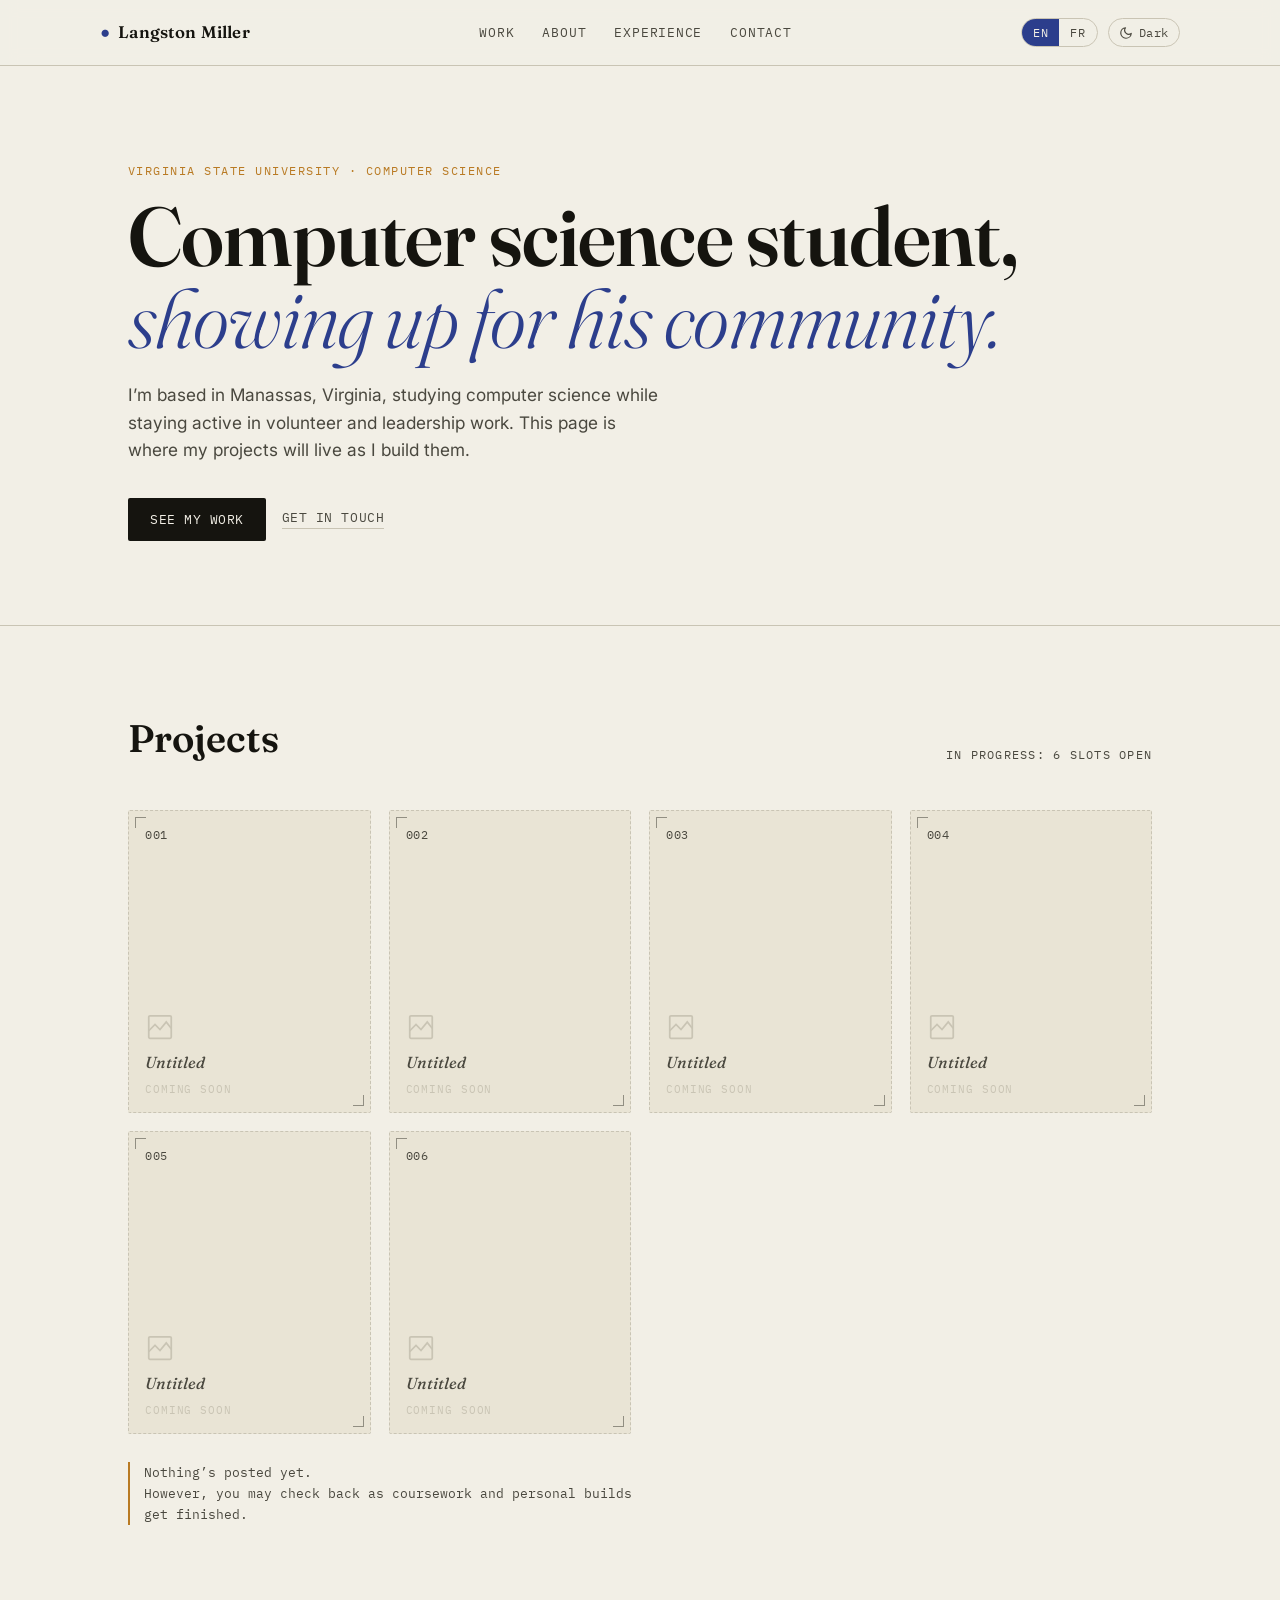
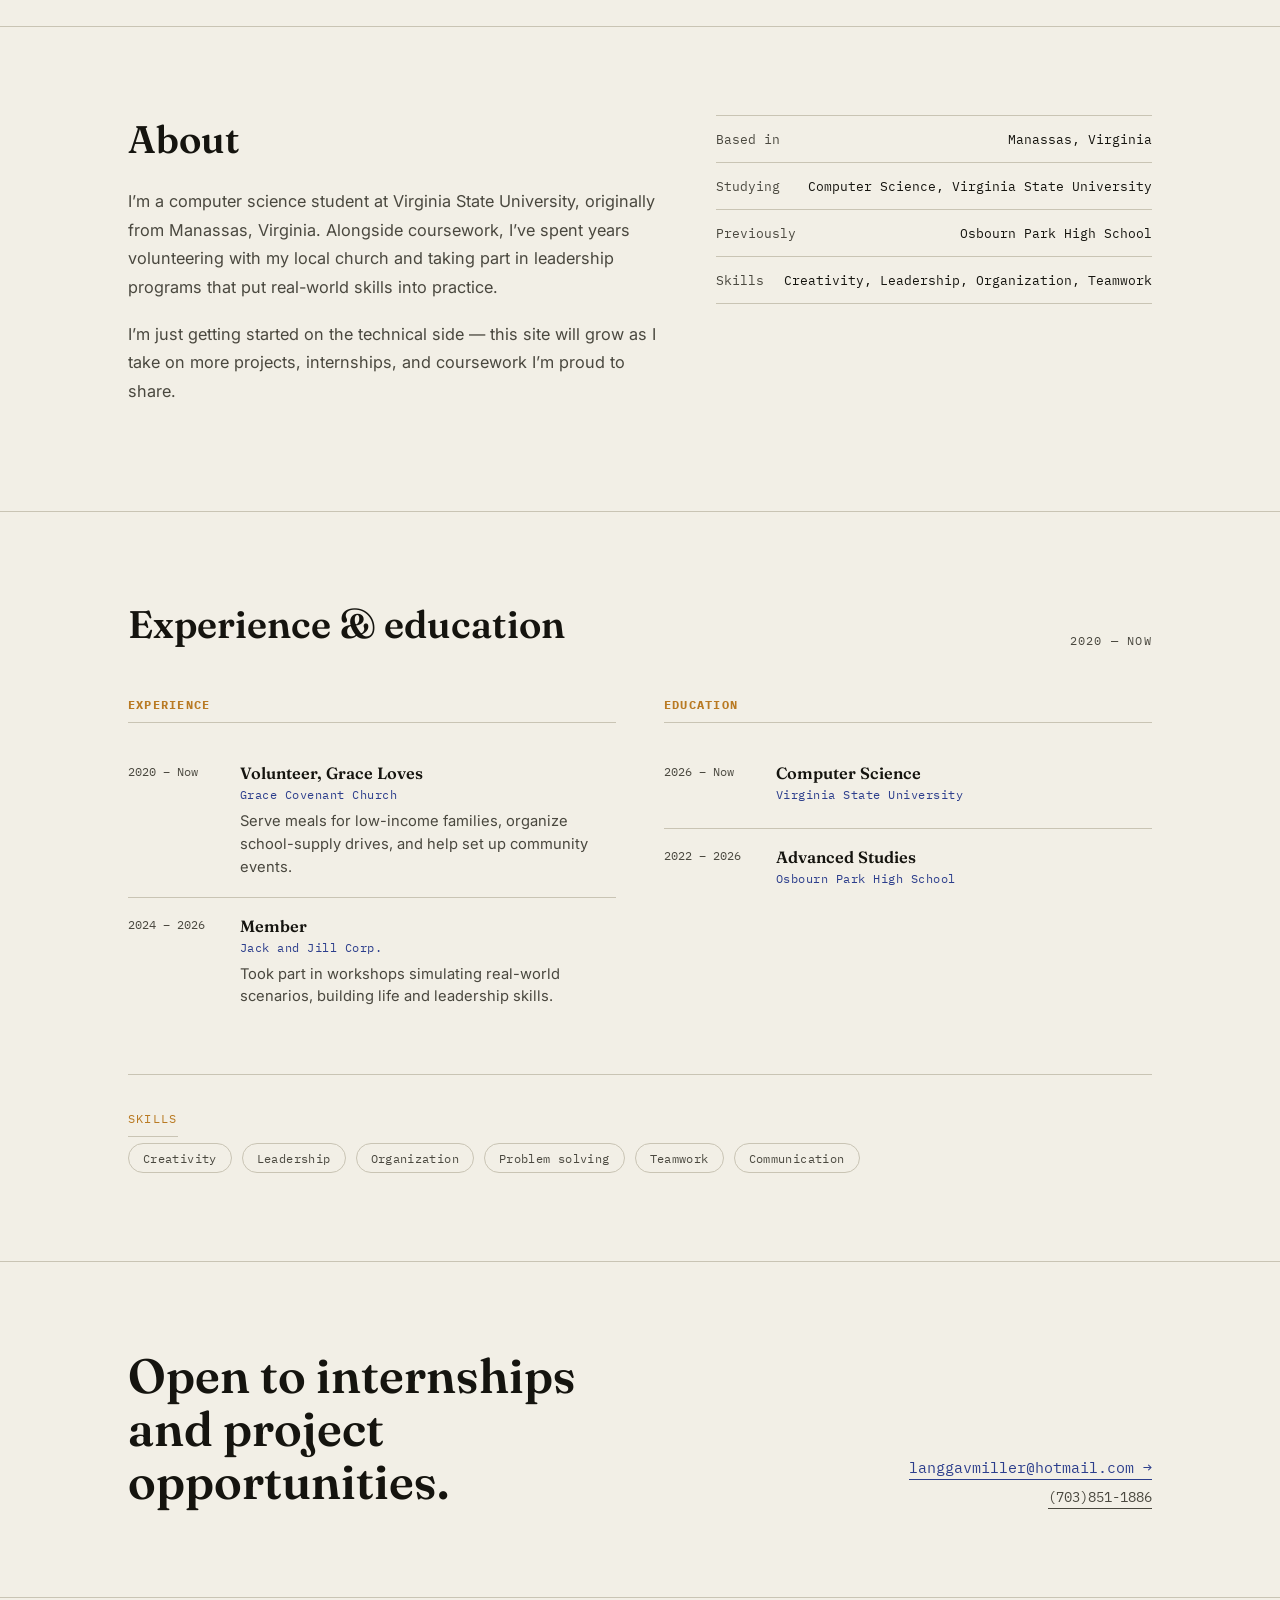
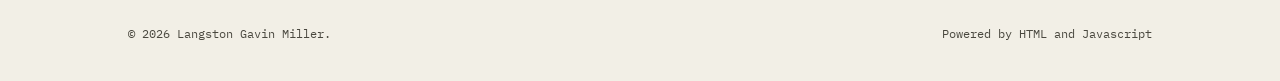
==== index.html @ 62c47fcd "Added personal website with image and code assets." ====
<!DOCTYPE html>
<html lang="en">
<head>
  <meta charset="UTF-8">
  <meta name="viewport" content="width=device-width, initial-scale=1.0">
  <title data-i18n="__title">Langston Gavin Miller</title>
  <link rel="preconnect" href="https://fonts.googleapis.com">
  <link rel="preconnect" href="https://fonts.gstatic.com" crossorigin>
  <link href="https://fonts.googleapis.com/css2?family=Fraunces:opsz,wght@9..144,300;9..144,450;9..144,600;9..144,700&family=Inter:wght@400;500;600&family=IBM+Plex+Mono:wght@400;500&display=swap" rel="stylesheet">
  <link rel="stylesheet" href="style.css">
</head>
<body>
<header>
  <div class="wrap nav-row">
    <div class="mark"><span class="dot">●</span><span>Langston Miller</span></div>
    <nav class="links">
      <a href="#work" data-i18n="nav.work">Work</a>
      <a href="#about" data-i18n="nav.about">About</a>
      <a href="#experience" data-i18n="nav.experience">Experience</a>
      <a href="#contact" data-i18n="nav.contact">Contact</a>
    </nav>
    <div class="controls">
      <div class="lang-toggle" role="group" aria-label="Language"> 
        <!-- === To do: Make this a dropdown. === -->
        <button id="lang-en" type="button" aria-pressed="true">EN</button>
        <button id="lang-fr" type="button" aria-pressed="false">FR</button>
      </div>
      <button class="pill-btn icon-toggle" id="theme-toggle" type="button">
        <svg id="theme-icon" viewBox="0 0 24 24" fill="none" stroke="currentColor" stroke-width="2" stroke-linecap="round" stroke-linejoin="round"></svg>
        <span id="theme-label" data-i18n="nav.dark">Dark</span>
      </button>
    </div>
  </div>
</header>
<main>
  <!-- ============ "NEW SUPER" HERO PAGE ============ -->
  <section class="hero">
    <div class="wrap">
      <p class="eyebrow mono" data-i18n="hero.eyebrow">Virginia State University · Computer Science</p>
      <h1 data-i18n="hero.title">Computer science student, <em>showing up for his community.</em></h1>
      <p class="lede" data-i18n="hero.lede">I'm based in Manassas, Virginia, studying computer science while staying active in volunteer and leadership work. This page is where my projects will live as I build them.</p>
      <div class="hero-actions">
        <a href="#work" class="btn-primary" data-i18n="hero.cta1">See my work</a>
        <a href="#contact" class="btn-ghost" data-i18n="hero.cta2">Get in touch</a>
      </div>
    </div>
  </section>

  <!-- ============ WORKS (WORK IT OUT! WORK IT OUT!) ============ -->
  <section class="section" id="work">
    <div class="wrap">
      <div class="section-head">
        <h2 data-i18n="works.heading">Projects</h2>
        <span class="section-tag mono" data-i18n="works.tag">In progress...</span>
      </div>

      <div class="works-grid" id="works-grid"><!-- plates injected by JS --></div>

      <p class="works-note" data-i18n="works.note">Nothing's posted yet.<br>However, you may check back as coursework and personal builds get finished.</p>
    </div>
  </section>

  <!-- ============ ABOUT ME ============ -->
  <section class="section" id="about">
    <div class="wrap about-grid">
      <div>
        <div class="section-head" style="margin-bottom:24px;">
          <h2 data-i18n="about.heading">About</h2>
        </div>
        <p data-i18n="about.p1">I'm a computer science student at Virginia State University, originally from Manassas, Virginia. Alongside coursework, I've spent years volunteering with my local church and taking part in leadership programs that put real-world skills into practice.</p>
        <p data-i18n="about.p2">I'm just getting started on the technical side — this site will grow as I take on more projects, internships, and coursework I'm proud to share.</p>
      </div>
      <div class="facts">
        <dl>
          <div class="fact-row"><dt data-i18n="about.fact1k">Based in</dt><dd data-i18n="about.fact1v">Manassas, Virginia</dd></div>
          <div class="fact-row"><dt data-i18n="about.fact2k">Studying</dt><dd data-i18n="about.fact2v">Computer Science, Virginia State University</dd></div>
          <div class="fact-row"><dt data-i18n="about.fact3k">Previously</dt><dd data-i18n="about.fact3v">Osbourn Park High School</dd></div>
          <div class="fact-row"><dt data-i18n="about.fact4k">Skills</dt><dd data-i18n="about.fact4v">Creativity, Leadership, Organization, Teamwork</dd></div>
        </dl>
      </div>
    </div>
  </section>

  <!-- ============ EXPERIENCE & EDUCATION ============ -->
  <section class="section" id="experience">
    <div class="wrap">
      <div class="section-head">
        <h2 data-i18n="experience.heading">Experience &amp; education</h2>
        <span class="section-tag mono" data-i18n="experience.tag">2020 — Current</span>
      </div>

      <div class="exped-grid">
        <div class="exped-col">
          <h3 class="exped-label mono" data-i18n="experience.colExperience">Experience</h3>

          <div class="exped-row">
            <span class="exped-years mono">2020 – <span data-i18n="experience.current">Current</span></span>
            <div>
              <p class="exped-title" data-i18n="experience.role1Title">Volunteer, Grace Loves</p>
              <p class="exped-org mono" data-i18n="experience.role1Org">Grace Covenant Church</p>
              <p class="exped-desc" data-i18n="experience.role1Desc">Serve meals for low-income families, organize school-supply drives, and help set up community events.</p>
            </div>
          </div>

          <div class="exped-row">
            <span class="exped-years mono">2024 – 2026</span>
            <div>
              <p class="exped-title" data-i18n="experience.role2Title">Member</p>
              <p class="exped-org mono" data-i18n="experience.role2Org">Jack and Jill Corp.</p>
              <p class="exped-desc" data-i18n="experience.role2Desc">Took part in workshops simulating real-world scenarios, building life and leadership skills.</p>
            </div>
          </div>
        </div>

        <div class="exped-col">
          <h3 class="exped-label mono" data-i18n="experience.colEducation">Education</h3>

          <div class="exped-row">
            <span class="exped-years mono">2026 – <span data-i18n="experience.current">Current</span></span>
            <div>
              <p class="exped-title" data-i18n="experience.edu1Title">Computer Science</p>
              <p class="exped-org mono" data-i18n="experience.edu1Org">Virginia State University</p>
            </div>
          </div>

          <div class="exped-row">
            <span class="exped-years mono">2022 – 2026</span>
            <div>
              <p class="exped-title" data-i18n="experience.edu2Title">Advanced Studies</p>
              <p class="exped-org mono" data-i18n="experience.edu2Org">Osbourn Park High School</p>
            </div>
          </div>
        </div>
      </div>

      <div class="skills-row">
        <span class="exped-label mono" data-i18n="experience.skillsLabel">Skills</span>
        <div class="skills-chips" id="skills-chips"><!-- chips injected by JS --></div>
      </div>
    </div>
  </section>

  <!-- ============ CONTACT ============ -->
  <section class="section" id="contact">
    <div class="wrap contact">
      <h2 data-i18n="contact.heading">Open to internships and project opportunities.</h2>
      <div class="contact-links">
        <a class="contact-link" href="mailto:langgavmiller@hotmail.com" data-i18n="contact.cta">langgavmiller@hotmail.com →</a>
        <a class="contact-link contact-link-secondary" href="tel:+17038511886" data-i18n="contact.tele">(703)851-1886</a>
      </div>
    </div>
  </section>

</main>
<footer>
  <div class="wrap" style="display:flex; justify-content:space-between; width:100%; flex-wrap:wrap; gap:12px;">
    <span data-i18n="footer.rights">© ???? Langston Gavin Miller</span>
    <span data-i18n="footer.built">HTML & JS</span>
  </div>
</footer>
<script src="index.js"></script>
</body>
</html>
---- style.css ----
:root{
    --paper:#F2EFE6;
    --ink:#15140F;
    --ink-soft:#4A483F;
    --line:#C9C4B4;
    --stamp:#2C3E8C;
    --ochre:#B97A23;
    --card:#E9E4D5;
    --radius:2px;
    --max:1080px;
  }
  html.dark{
    --paper:#101116;
    --ink:#ECE9DF;
    --ink-soft:#A6A398;
    --line:#33343C;
    --stamp:#7C92FF;
    --ochre:#E3A857;
    --card:#171821;
  }
  html.colorsupport{
    --paper: #000000;
    --ink:#ffffff;
    --ink-soft:#9c9c9c;
    --line:#182fda;
    --stamp:#0e0a88;
    --ochre:#d3d30f;
    --card:#424242;
  }

  *{box-sizing:border-box;}
  html{scroll-behavior:smooth;}
  body{
    margin:0;
    background:var(--paper);
    color:var(--ink);
    font-family:'Inter',sans-serif;
    transition:background .35s ease, color .35s ease;
    -webkit-font-smoothing:antialiased;
  }
  .wrap{max-width:var(--max); margin:0 auto; padding:0 28px;}
  a{color:inherit;}

  ::selection{background:var(--stamp); color:var(--paper);}

  
  a:focus-visible, button:focus-visible{
    outline:2px solid var(--stamp);
    outline-offset:3px;
  }

  @media (prefers-reduced-motion: reduce){
    html{scroll-behavior:auto;}
    *{animation-duration:.001ms !important; transition-duration:.001ms !important;}
  }

  .mono{font-family:'IBM Plex Mono', monospace;}

  header{
    position:sticky; top:0; z-index:50;
    backdrop-filter:blur(8px);
    background:color-mix(in srgb, var(--paper) 86%, transparent);
    border-bottom:1px solid var(--line);
  }
  .nav-row{
    display:flex; align-items:center; justify-content:space-between;
    padding:18px 0;
  }
  .mark{
    font-family:'Fraunces', serif;
    font-weight:600;
    font-size:1.05rem;
    letter-spacing:.01em;
    display:flex; align-items:baseline; gap:8px;
  }
  .mark .dot{color:var(--stamp);}
  nav.links{display:flex; gap:28px; align-items:center;}
  nav.links a{
    text-decoration:none;
    font-size:.82rem;
    letter-spacing:.06em;
    text-transform:uppercase;
    color:var(--ink-soft);
    font-family:'IBM Plex Mono', monospace;
    transition:color .2s ease;
  }
  nav.links a:hover{color:var(--ink);}

  .controls{display:flex; gap:10px; align-items:center;}
  .pill-btn{
    font-family:'IBM Plex Mono', monospace;
    font-size:.74rem;
    letter-spacing:.05em;
    background:transparent;
    border:1px solid var(--line);
    color:var(--ink-soft);
    padding:6px 10px;
    border-radius:999px;
    cursor:pointer;
    display:flex; align-items:center; gap:6px;
    transition:border-color .2s ease, color .2s ease, background .2s ease;
  }
  .pill-btn:hover{border-color:var(--stamp); color:var(--ink);}

  .lang-toggle{display:flex; border:1px solid var(--line); border-radius:999px; overflow:hidden;}
  .lang-toggle button{
    font-family:'IBM Plex Mono', monospace;
    font-size:.74rem;
    letter-spacing:.05em;
    background:transparent;
    border:none;
    color:var(--ink-soft);
    padding:6px 11px;
    cursor:pointer;
    transition:background .2s ease, color .2s ease;
  }
  .lang-toggle button[aria-pressed="true"]{
    background:var(--stamp); color:var(--paper);
  }

  .icon-toggle svg{width:14px; height:14px; display:block;}

  .mobile-nav-spacer{
    display:none;
  }

  .hero{
    padding:96px 0 84px;
    position:relative;
  }
  .eyebrow{
    font-family:'IBM Plex Mono', monospace;
    font-size:.78rem;
    letter-spacing:.12em;
    text-transform:uppercase;
    color:var(--ochre);
    margin:0 0 18px;
  }
  .hero h1{
    font-family:'Fraunces', serif;
    font-weight:600;
    font-size:clamp(2.6rem, 7vw, 5.2rem);
    line-height:.98;
    letter-spacing:-.01em;
    margin:0 0 22px;
  }
  .hero h1 em{
    font-style:italic;
    font-weight:300;
    color:var(--stamp);
  }
  .hero p.lede{
    max-width:540px;
    font-size:1.08rem;
    line-height:1.6;
    color:var(--ink-soft);
    margin:0 0 34px;
  }
  .hero-actions{
    display:flex; gap:16px; align-items:center; flex-wrap:wrap;
  }
  .btn-primary{
    font-family:'IBM Plex Mono', monospace;
    font-size:.82rem;
    letter-spacing:.04em;
    text-transform:uppercase;
    text-decoration:none;
    background:var(--ink);
    color:var(--paper);
    padding:13px 22px;
    border-radius:var(--radius);
    transition:background .2s ease, transform .2s ease;
    display:inline-block;
  }
  .btn-primary:hover{background:var(--stamp); transform:translateY(-1px);}
  .btn-ghost{
    font-family:'IBM Plex Mono', monospace;
    font-size:.82rem;
    letter-spacing:.04em;
    text-transform:uppercase;
    text-decoration:none;
    color:var(--ink-soft);
    border-bottom:1px solid var(--line);
    padding-bottom:2px;
    transition:color .2s ease, border-color .2s ease;
  }
  .btn-ghost:hover{color:var(--ink); border-color:var(--stamp);}

  .section{padding:88px 0; border-top:1px solid var(--line);}
  .section-head{
    display:flex; justify-content:space-between; align-items:flex-end;
    gap:24px; margin-bottom:48px; flex-wrap:wrap;
  }
  .section-head h2{
    font-family:'Fraunces', serif;
    font-weight:600;
    font-size:clamp(1.7rem, 3.4vw, 2.4rem);
    margin:0;
  }
  .section-tag{
    font-family:'IBM Plex Mono', monospace;
    font-size:.78rem;
    letter-spacing:.1em;
    text-transform:uppercase;
    color:var(--ink-soft);
  }

  .works-grid{
    display:grid;
    grid-template-columns:repeat(auto-fill, minmax(240px, 1fr));
    gap:18px;
  }
  .plate{
    position:relative;
    aspect-ratio:4/5;
    border:1px dashed var(--line);
    border-radius:var(--radius);
    background:var(--card);
    display:flex;
    flex-direction:column;
    justify-content:space-between;
    padding:16px;
    transition:border-color .25s ease, transform .25s ease;
  }
  .plate:hover{border-color:var(--stamp); transform:translateY(-3px);}

  .plate::before, .plate::after,
  .plate .corner-tl, .plate .corner-br{
    content:"";
    position:absolute;
    width:10px; height:10px;
    border-color:var(--ink-soft);
  }
  .plate::before{ top:6px; left:6px; border-top:1px solid var(--ink-soft); border-left:1px solid var(--ink-soft); opacity:.55;}
  .plate::after{ bottom:6px; right:6px; border-bottom:1px solid var(--ink-soft); border-right:1px solid var(--ink-soft); opacity:.55;}

  .plate-num{
    font-family:'IBM Plex Mono', monospace;
    font-size:.74rem;
    letter-spacing:.05em;
    color:var(--ink-soft);
  }
  .plate-body{
    display:flex;
    flex-direction:column;
    align-items:flex-start;
    gap:10px;
  }
  .plate-icon{
    width:30px; height:30px;
    color:var(--line);
  }
  .plate-title{
    font-family:'Fraunces', serif;
    font-style:italic;
    font-weight:450;
    font-size:1rem;
    color:var(--ink-soft);
  }
  .plate-status{
    font-family:'IBM Plex Mono', monospace;
    font-size:.7rem;
    letter-spacing:.08em;
    text-transform:uppercase;
    color:var(--line);
  }

  .works-note{
    margin-top:28px;
    font-family:'IBM Plex Mono', monospace;
    font-size:.82rem;
    color:var(--ink-soft);
    border-left:2px solid var(--ochre);
    padding-left:14px;
    max-width:520px;
    line-height:1.6;
  }

  
  .about-grid{
    display:grid;
    grid-template-columns:1.1fr .9fr;
    gap:56px;
    align-items:start;
  }
  .about-grid p{
    font-size:1.02rem;
    line-height:1.75;
    color:var(--ink-soft);
    margin:0 0 18px;
  }
  .facts{
    border-top:1px solid var(--line);
  }
  .facts dl{margin:0;}
  .fact-row{
    display:flex; justify-content:space-between; gap:16px;
    padding:14px 0;
    border-bottom:1px solid var(--line);
    font-family:'IBM Plex Mono', monospace;
    font-size:.84rem;
  }
  .fact-row dt{color:var(--ink-soft);}
  .fact-row dd{margin:0; text-align:right;}

  .contact{
    display:flex; justify-content:space-between; align-items:flex-end;
    flex-wrap:wrap; gap:32px;
  }
  .contact h2{
    font-family:'Fraunces', serif;
    font-weight:600;
    font-size:clamp(1.9rem, 4vw, 3rem);
    margin:0;
    max-width:480px;
    line-height:1.1;
  }
  .contact-link{
    font-family:'IBM Plex Mono', monospace;
    font-size:.95rem;
    text-decoration:none;
    color:var(--stamp);
    border-bottom:1px solid currentColor;
    padding-bottom:2px;
  }

  footer{
    border-top:1px solid var(--line);
    padding:28px 0 40px;
    display:flex; justify-content:space-between; align-items:center;
    flex-wrap:wrap; gap:12px;
    font-family:'IBM Plex Mono', monospace;
    font-size:.74rem;
    color:var(--ink-soft);
  }

  .contact-links{display:flex; flex-direction:column; align-items:flex-end; gap:8px;}
  .contact-link-secondary{color:var(--ink-soft); font-size:.85rem;}

  .exped-grid{
    display:grid;
    grid-template-columns:1fr 1fr;
    gap:48px;
  }
  .exped-label{
    font-size:.78rem;
    letter-spacing:.1em;
    text-transform:uppercase;
    color:var(--ochre);
    margin:0 0 22px;
    padding-bottom:10px;
    border-bottom:1px solid var(--line);
  }
  .exped-row{
    display:grid;
    grid-template-columns:96px 1fr;
    gap:16px;
    padding:18px 0;
    border-bottom:1px solid var(--line);
  }
  .exped-row:last-child{border-bottom:none;}
  .exped-years{
    font-size:.78rem;
    color:var(--ink-soft);
    white-space:nowrap;
  }
  .exped-title{
    font-family:'Fraunces', serif;
    font-weight:600;
    font-size:1.02rem;
    margin:0 0 4px;
  }
  .exped-org{
    font-size:.76rem;
    letter-spacing:.04em;
    color:var(--stamp);
    margin:0 0 8px;
  }
  .exped-desc{
    font-size:.92rem;
    line-height:1.55;
    color:var(--ink-soft);
    margin:0;
  }

  .skills-row{
    margin-top:48px;
    padding-top:32px;
    border-top:1px solid var(--line);
  }
  .skills-chips{
    display:flex;
    flex-wrap:wrap;
    gap:10px;
    margin-top:16px;
  }
  .skill-chip{
    font-family:'IBM Plex Mono', monospace;
    font-size:.78rem;
    letter-spacing:.03em;
    color:var(--ink-soft);
    border:1px solid var(--line);
    border-radius:999px;
    padding:6px 14px;
  }

  @media (max-width: 760px){
    nav.links{display:none;}
    .about-grid{grid-template-columns:1fr;}
    .hero{padding:64px 0 56px;}
    .section{padding:64px 0;}
    .exped-grid{grid-template-columns:1fr; gap:36px;}
    .exped-row{grid-template-columns:1fr; gap:6px;}
    .contact-links{align-items:flex-start;}
  }
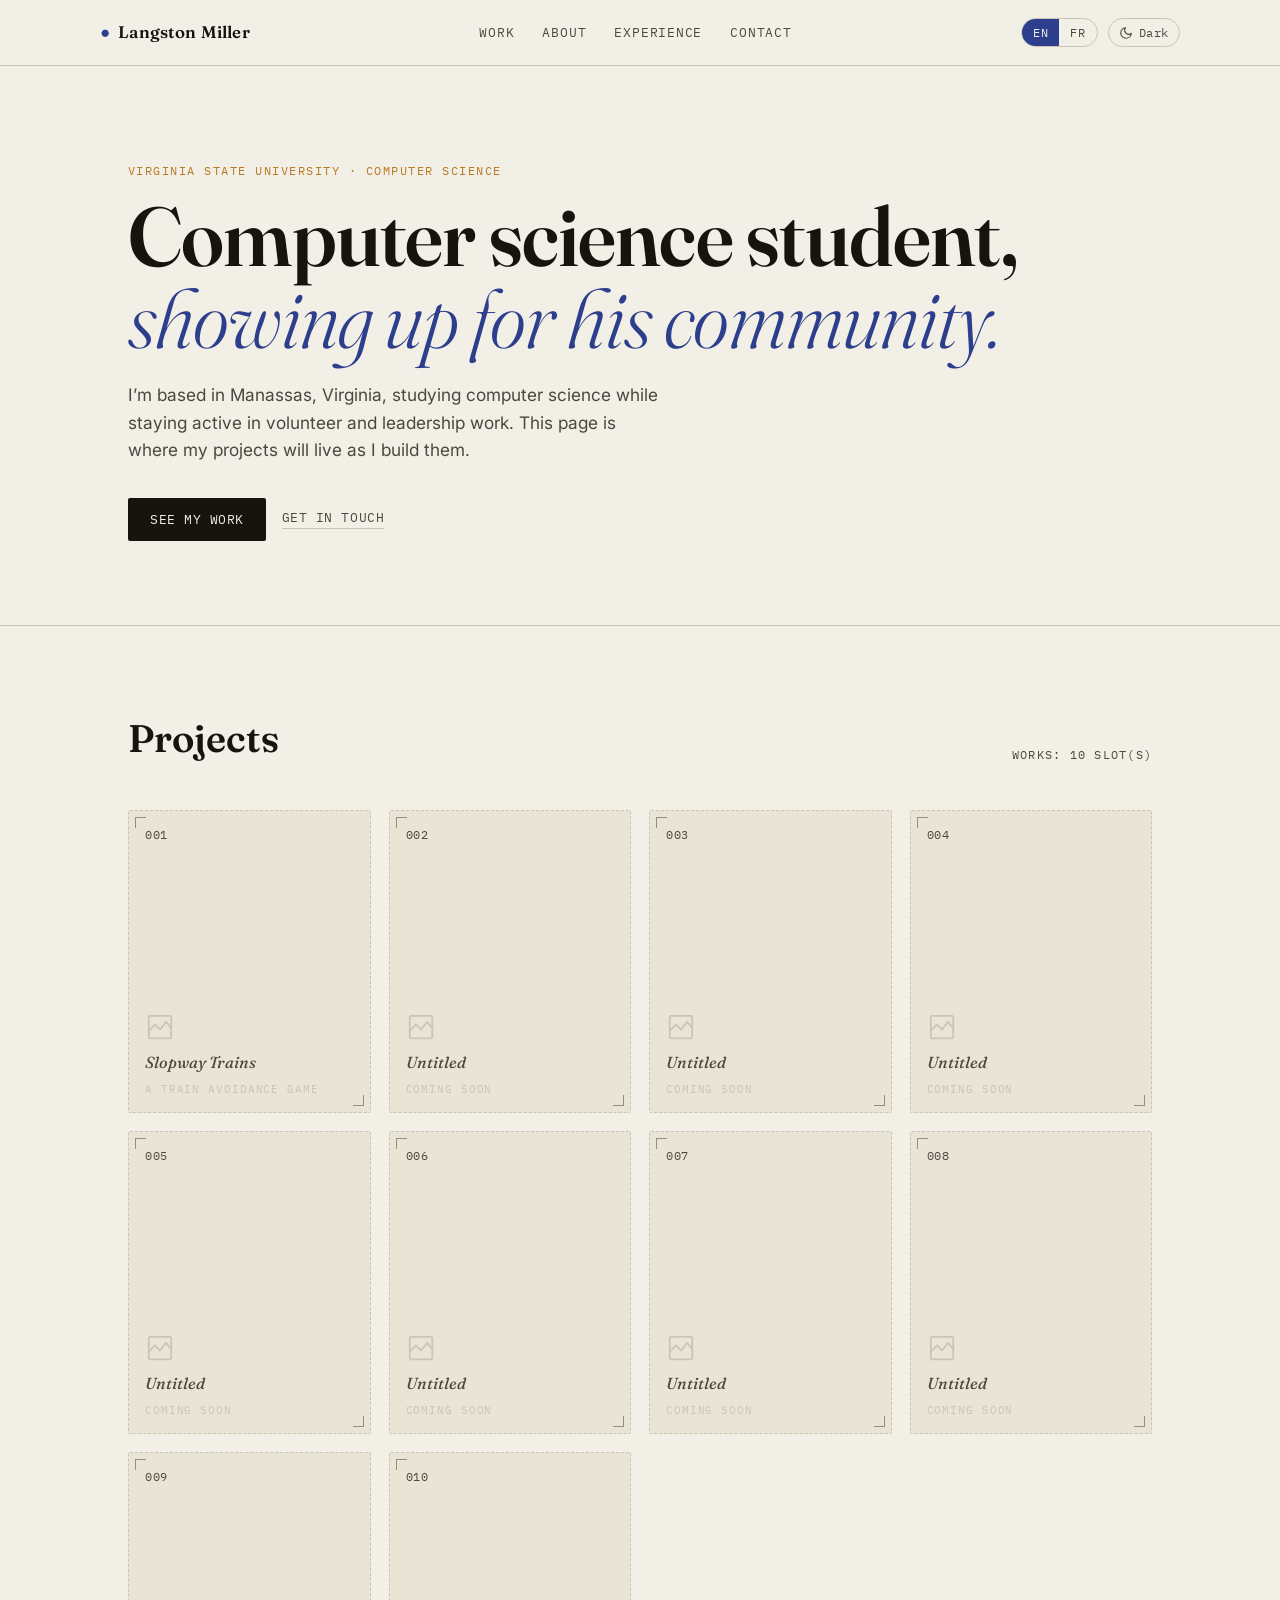
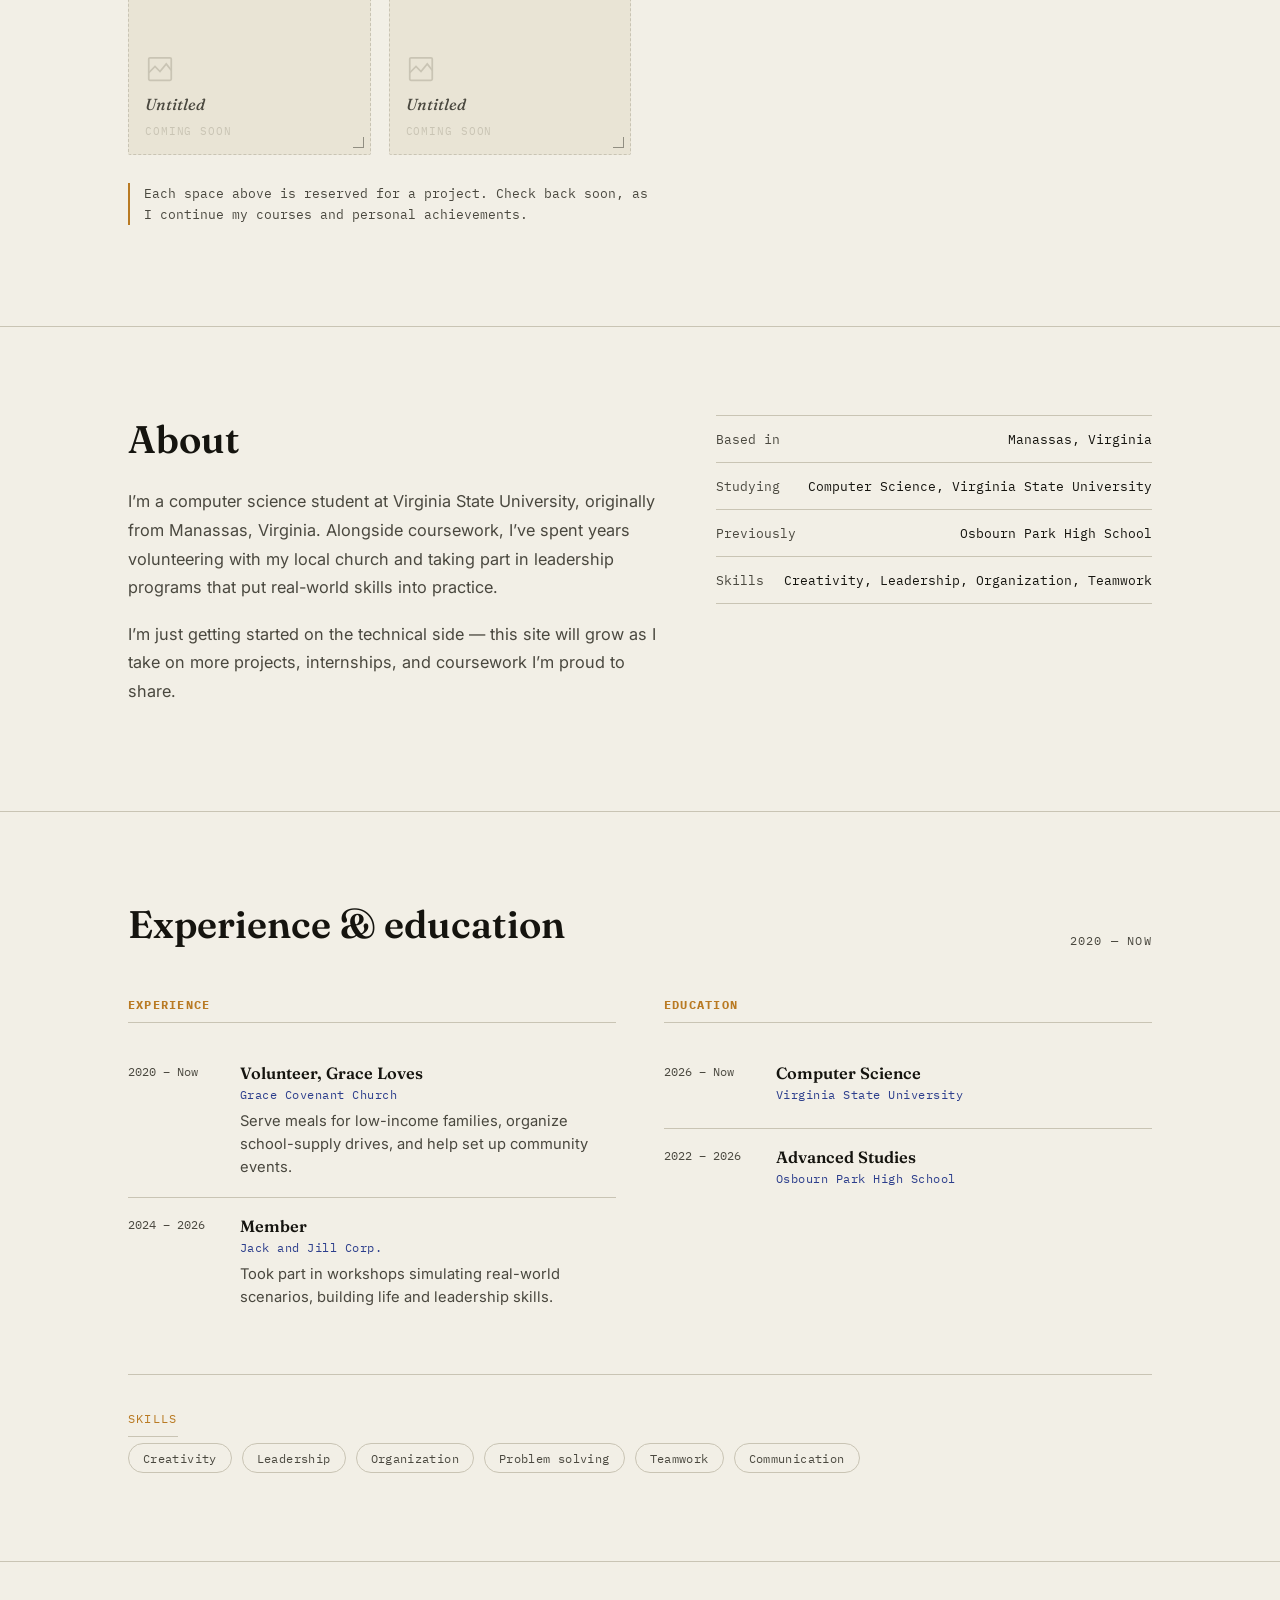
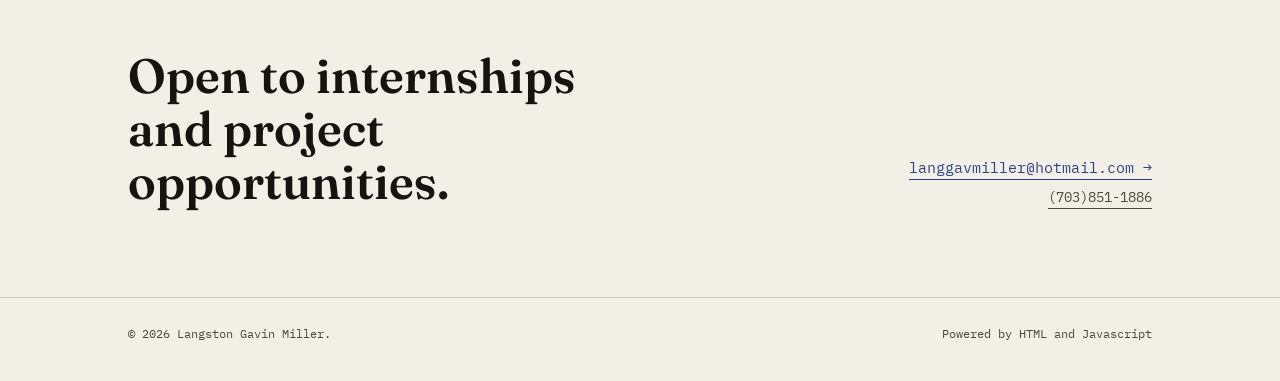
==== commit 648d520b: "More media added and cleaning up of the workspace." ====
--- a/index.html
+++ b/index.html
@@ -7,7 +7,7 @@
   <link rel="preconnect" href="https://fonts.googleapis.com">
   <link rel="preconnect" href="https://fonts.gstatic.com" crossorigin>
   <link href="https://fonts.googleapis.com/css2?family=Fraunces:opsz,wght@9..144,300;9..144,450;9..144,600;9..144,700&family=Inter:wght@400;500;600&family=IBM+Plex+Mono:wght@400;500&display=swap" rel="stylesheet">
-  <link rel="stylesheet" href="style.css">
+  <link rel="stylesheet" href="css/style.css">
 </head>
 <body>
 <header>
@@ -158,6 +158,6 @@
     <span data-i18n="footer.built">HTML & JS</span>
   </div>
 </footer>
-<script src="index.js"></script>
+<script src="scripts/index.js"></script>
 </body>
 </html>
--- a/css/style.css
+++ b/css/style.css
@@ -0,0 +1,416 @@
+
+  :root{
+    --paper:#F2EFE6;
+    --ink:#15140F;
+    --ink-soft:#4A483F;
+    --line:#C9C4B4;
+    --stamp:#2C3E8C;
+    --ochre:#B97A23;
+    --card:#E9E4D5;
+    --radius:2px;
+    --max:1080px;
+  }
+  html.dark{
+    --paper:#101116;
+    --ink:#ECE9DF;
+    --ink-soft:#A6A398;
+    --line:#33343C;
+    --stamp:#7C92FF;
+    --ochre:#E3A857;
+    --card:#171821;
+  }
+  html.colorsupport{
+    --paper: #000000;
+    --ink:#ffffff;
+    --ink-soft:#9c9c9c;
+    --line:#182fda;
+    --stamp:#0e0a88;
+    --ochre:#d3d30f;
+    --card:#424242;
+  }
+
+  *{box-sizing:border-box;}
+  html{scroll-behavior:smooth;}
+  body{
+    margin:0;
+    background:var(--paper);
+    color:var(--ink);
+    font-family:'Inter',sans-serif;
+    transition:background .35s ease, color .35s ease;
+    -webkit-font-smoothing:antialiased;
+  }
+  .wrap{max-width:var(--max); margin:0 auto; padding:0 28px;}
+  a{color:inherit;}
+
+  ::selection{background:var(--stamp); color:var(--paper);}
+
+  
+  a:focus-visible, button:focus-visible{
+    outline:2px solid var(--stamp);
+    outline-offset:3px;
+  }
+
+  @media (prefers-reduced-motion: reduce){
+    html{scroll-behavior:auto;}
+    *{animation-duration:.001ms !important; transition-duration:.001ms !important;}
+  }
+
+  .mono{font-family:'IBM Plex Mono', monospace;}
+
+  header{
+    position:sticky; top:0; z-index:50;
+    backdrop-filter:blur(8px);
+    background:color-mix(in srgb, var(--paper) 86%, transparent);
+    border-bottom:1px solid var(--line);
+  }
+  .nav-row{
+    display:flex; align-items:center; justify-content:space-between;
+    padding:18px 0;
+  }
+  .mark{
+    font-family:'Fraunces', serif;
+    font-weight:600;
+    font-size:1.05rem;
+    letter-spacing:.01em;
+    display:flex; align-items:baseline; gap:8px;
+  }
+  .mark .dot{color:var(--stamp);}
+  nav.links{display:flex; gap:28px; align-items:center;}
+  nav.links a{
+    text-decoration:none;
+    font-size:.82rem;
+    letter-spacing:.06em;
+    text-transform:uppercase;
+    color:var(--ink-soft);
+    font-family:'IBM Plex Mono', monospace;
+    transition:color .2s ease;
+  }
+  nav.links a:hover{color:var(--ink);}
+
+  .controls{display:flex; gap:10px; align-items:center;}
+  .pill-btn{
+    font-family:'IBM Plex Mono', monospace;
+    font-size:.74rem;
+    letter-spacing:.05em;
+    background:transparent;
+    border:1px solid var(--line);
+    color:var(--ink-soft);
+    padding:6px 10px;
+    border-radius:999px;
+    cursor:pointer;
+    display:flex; align-items:center; gap:6px;
+    transition:border-color .2s ease, color .2s ease, background .2s ease;
+  }
+  .pill-btn:hover{border-color:var(--stamp); color:var(--ink);}
+
+  .lang-toggle{display:flex; border:1px solid var(--line); border-radius:999px; overflow:hidden;}
+  .lang-toggle button{
+    font-family:'IBM Plex Mono', monospace;
+    font-size:.74rem;
+    letter-spacing:.05em;
+    background:transparent;
+    border:none;
+    color:var(--ink-soft);
+    padding:6px 11px;
+    cursor:pointer;
+    transition:background .2s ease, color .2s ease;
+  }
+  .lang-toggle button[aria-pressed="true"]{
+    background:var(--stamp); color:var(--paper);
+  }
+
+  .icon-toggle svg{width:14px; height:14px; display:block;}
+
+  .mobile-nav-spacer{
+    display:none;
+  }
+
+  .hero{
+    padding:96px 0 84px;
+    position:relative;
+  }
+  .eyebrow{
+    font-family:'IBM Plex Mono', monospace;
+    font-size:.78rem;
+    letter-spacing:.12em;
+    text-transform:uppercase;
+    color:var(--ochre);
+    margin:0 0 18px;
+  }
+  .hero h1{
+    font-family:'Fraunces', serif;
+    font-weight:600;
+    font-size:clamp(2.6rem, 7vw, 5.2rem);
+    line-height:.98;
+    letter-spacing:-.01em;
+    margin:0 0 22px;
+  }
+  .hero h1 em{
+    font-style:italic;
+    font-weight:300;
+    color:var(--stamp);
+  }
+  .hero p.lede{
+    max-width:540px;
+    font-size:1.08rem;
+    line-height:1.6;
+    color:var(--ink-soft);
+    margin:0 0 34px;
+  }
+  .hero-actions{
+    display:flex; gap:16px; align-items:center; flex-wrap:wrap;
+  }
+  .btn-primary{
+    font-family:'IBM Plex Mono', monospace;
+    font-size:.82rem;
+    letter-spacing:.04em;
+    text-transform:uppercase;
+    text-decoration:none;
+    background:var(--ink);
+    color:var(--paper);
+    padding:13px 22px;
+    border-radius:var(--radius);
+    transition:background .2s ease, transform .2s ease;
+    display:inline-block;
+  }
+  .btn-primary:hover{background:var(--stamp); transform:translateY(-1px);}
+  .btn-ghost{
+    font-family:'IBM Plex Mono', monospace;
+    font-size:.82rem;
+    letter-spacing:.04em;
+    text-transform:uppercase;
+    text-decoration:none;
+    color:var(--ink-soft);
+    border-bottom:1px solid var(--line);
+    padding-bottom:2px;
+    transition:color .2s ease, border-color .2s ease;
+  }
+  .btn-ghost:hover{color:var(--ink); border-color:var(--stamp);}
+
+  .section{padding:88px 0; border-top:1px solid var(--line);}
+  .section-head{
+    display:flex; justify-content:space-between; align-items:flex-end;
+    gap:24px; margin-bottom:48px; flex-wrap:wrap;
+  }
+  .section-head h2{
+    font-family:'Fraunces', serif;
+    font-weight:600;
+    font-size:clamp(1.7rem, 3.4vw, 2.4rem);
+    margin:0;
+  }
+  .section-tag{
+    font-family:'IBM Plex Mono', monospace;
+    font-size:.78rem;
+    letter-spacing:.1em;
+    text-transform:uppercase;
+    color:var(--ink-soft);
+  }
+
+  .works-grid{
+    display:grid;
+    grid-template-columns:repeat(auto-fill, minmax(240px, 1fr));
+    gap:18px;
+  }
+  .plate{
+    position:relative;
+    aspect-ratio:4/5;
+    border:1px dashed var(--line);
+    border-radius:var(--radius);
+    background:var(--card);
+    display:flex;
+    flex-direction:column;
+    justify-content:space-between;
+    padding:16px;
+    transition:border-color .25s ease, transform .25s ease;
+  }
+  .plate:hover{border-color:var(--stamp); transform:translateY(-3px);}
+
+  .plate::before, .plate::after,
+  .plate .corner-tl, .plate .corner-br{
+    content:"";
+    position:absolute;
+    width:10px; height:10px;
+    border-color:var(--ink-soft);
+  }
+  .plate::before{ top:6px; left:6px; border-top:1px solid var(--ink-soft); border-left:1px solid var(--ink-soft); opacity:.55;}
+  .plate::after{ bottom:6px; right:6px; border-bottom:1px solid var(--ink-soft); border-right:1px solid var(--ink-soft); opacity:.55;}
+
+  .plate-num{
+    font-family:'IBM Plex Mono', monospace;
+    font-size:.74rem;
+    letter-spacing:.05em;
+    color:var(--ink-soft);
+  }
+  .plate-body{
+    display:flex;
+    flex-direction:column;
+    align-items:flex-start;
+    gap:10px;
+  }
+  .plate-icon{
+    width:30px; height:30px;
+    color:var(--line);
+  }
+  .plate-title{
+    font-family:'Fraunces', serif;
+    font-style:italic;
+    font-weight:450;
+    font-size:1rem;
+    color:var(--ink-soft);
+  }
+  .plate-status{
+    font-family:'IBM Plex Mono', monospace;
+    font-size:.7rem;
+    letter-spacing:.08em;
+    text-transform:uppercase;
+    color:var(--line);
+  }
+
+  .works-note{
+    margin-top:28px;
+    font-family:'IBM Plex Mono', monospace;
+    font-size:.82rem;
+    color:var(--ink-soft);
+    border-left:2px solid var(--ochre);
+    padding-left:14px;
+    max-width:520px;
+    line-height:1.6;
+  }
+
+  
+  .about-grid{
+    display:grid;
+    grid-template-columns:1.1fr .9fr;
+    gap:56px;
+    align-items:start;
+  }
+  .about-grid p{
+    font-size:1.02rem;
+    line-height:1.75;
+    color:var(--ink-soft);
+    margin:0 0 18px;
+  }
+  .facts{
+    border-top:1px solid var(--line);
+  }
+  .facts dl{margin:0;}
+  .fact-row{
+    display:flex; justify-content:space-between; gap:16px;
+    padding:14px 0;
+    border-bottom:1px solid var(--line);
+    font-family:'IBM Plex Mono', monospace;
+    font-size:.84rem;
+  }
+  .fact-row dt{color:var(--ink-soft);}
+  .fact-row dd{margin:0; text-align:right;}
+
+  .contact{
+    display:flex; justify-content:space-between; align-items:flex-end;
+    flex-wrap:wrap; gap:32px;
+  }
+  .contact h2{
+    font-family:'Fraunces', serif;
+    font-weight:600;
+    font-size:clamp(1.9rem, 4vw, 3rem);
+    margin:0;
+    max-width:480px;
+    line-height:1.1;
+  }
+  .contact-link{
+    font-family:'IBM Plex Mono', monospace;
+    font-size:.95rem;
+    text-decoration:none;
+    color:var(--stamp);
+    border-bottom:1px solid currentColor;
+    padding-bottom:2px;
+  }
+
+  footer{
+    border-top:1px solid var(--line);
+    padding:28px 0 40px;
+    display:flex; justify-content:space-between; align-items:center;
+    flex-wrap:wrap; gap:12px;
+    font-family:'IBM Plex Mono', monospace;
+    font-size:.74rem;
+    color:var(--ink-soft);
+  }
+
+  .contact-links{display:flex; flex-direction:column; align-items:flex-end; gap:8px;}
+  .contact-link-secondary{color:var(--ink-soft); font-size:.85rem;}
+
+  .exped-grid{
+    display:grid;
+    grid-template-columns:1fr 1fr;
+    gap:48px;
+  }
+  .exped-label{
+    font-size:.78rem;
+    letter-spacing:.1em;
+    text-transform:uppercase;
+    color:var(--ochre);
+    margin:0 0 22px;
+    padding-bottom:10px;
+    border-bottom:1px solid var(--line);
+  }
+  .exped-row{
+    display:grid;
+    grid-template-columns:96px 1fr;
+    gap:16px;
+    padding:18px 0;
+    border-bottom:1px solid var(--line);
+  }
+  .exped-row:last-child{border-bottom:none;}
+  .exped-years{
+    font-size:.78rem;
+    color:var(--ink-soft);
+    white-space:nowrap;
+  }
+  .exped-title{
+    font-family:'Fraunces', serif;
+    font-weight:600;
+    font-size:1.02rem;
+    margin:0 0 4px;
+  }
+  .exped-org{
+    font-size:.76rem;
+    letter-spacing:.04em;
+    color:var(--stamp);
+    margin:0 0 8px;
+  }
+  .exped-desc{
+    font-size:.92rem;
+    line-height:1.55;
+    color:var(--ink-soft);
+    margin:0;
+  }
+
+  .skills-row{
+    margin-top:48px;
+    padding-top:32px;
+    border-top:1px solid var(--line);
+  }
+  .skills-chips{
+    display:flex;
+    flex-wrap:wrap;
+    gap:10px;
+    margin-top:16px;
+  }
+  .skill-chip{
+    font-family:'IBM Plex Mono', monospace;
+    font-size:.78rem;
+    letter-spacing:.03em;
+    color:var(--ink-soft);
+    border:1px solid var(--line);
+    border-radius:999px;
+    padding:6px 14px;
+  }
+
+  @media (max-width: 760px){
+    nav.links{display:none;}
+    .about-grid{grid-template-columns:1fr;}
+    .hero{padding:64px 0 56px;}
+    .section{padding:64px 0;}
+    .exped-grid{grid-template-columns:1fr; gap:36px;}
+    .exped-row{grid-template-columns:1fr; gap:6px;}
+    .contact-links{align-items:flex-start;}
+  }
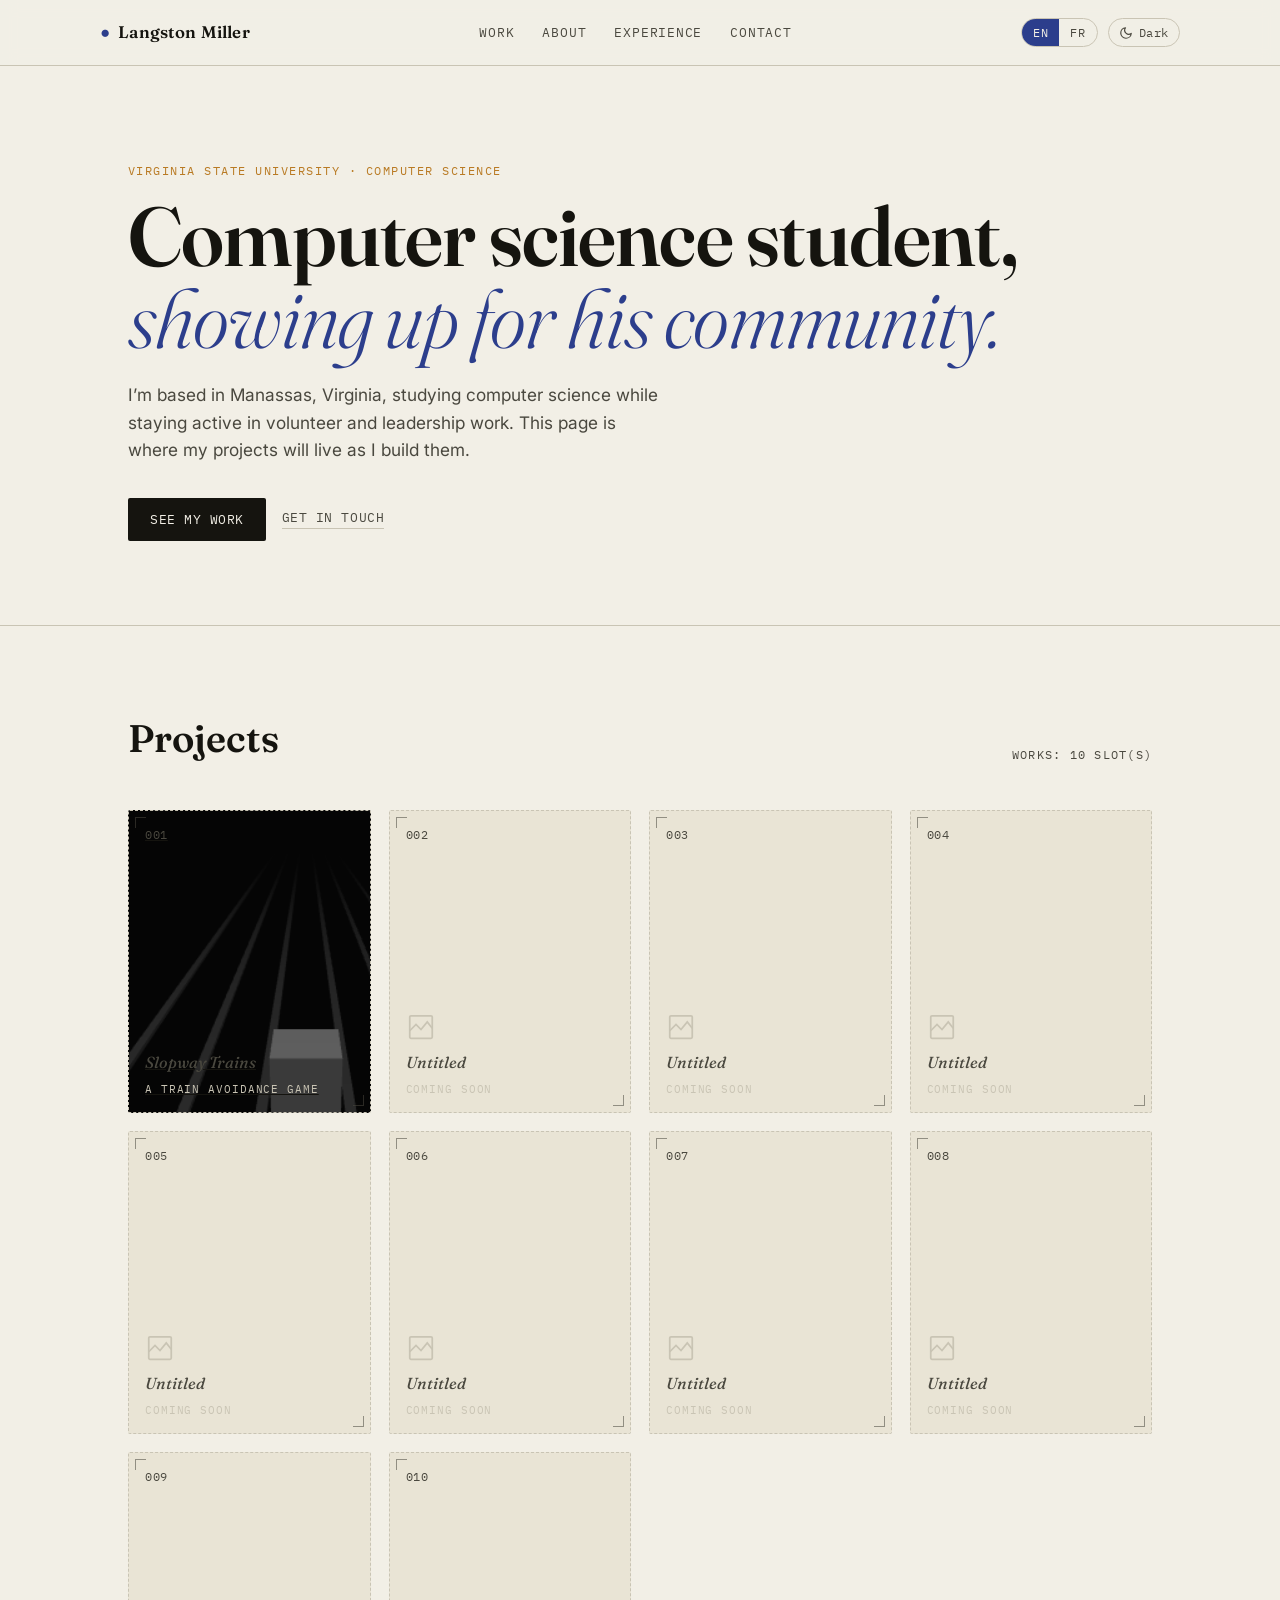
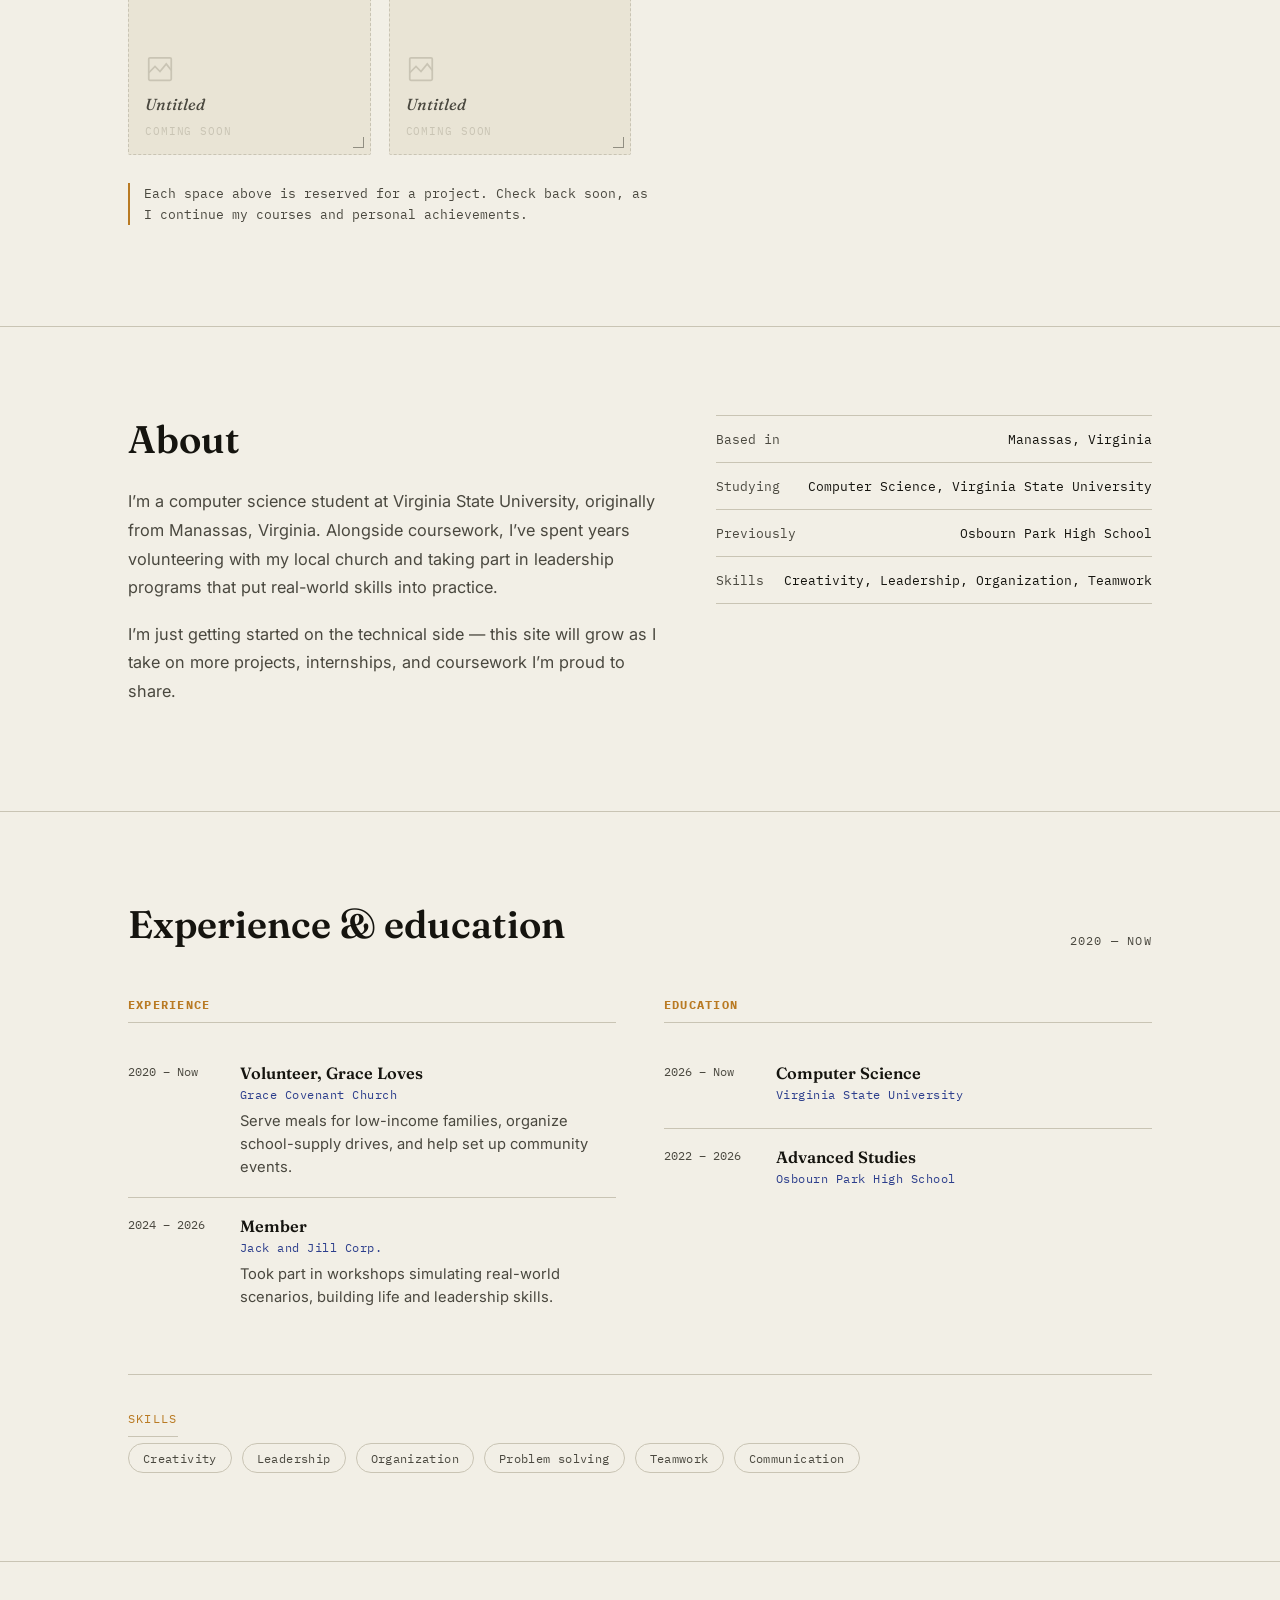
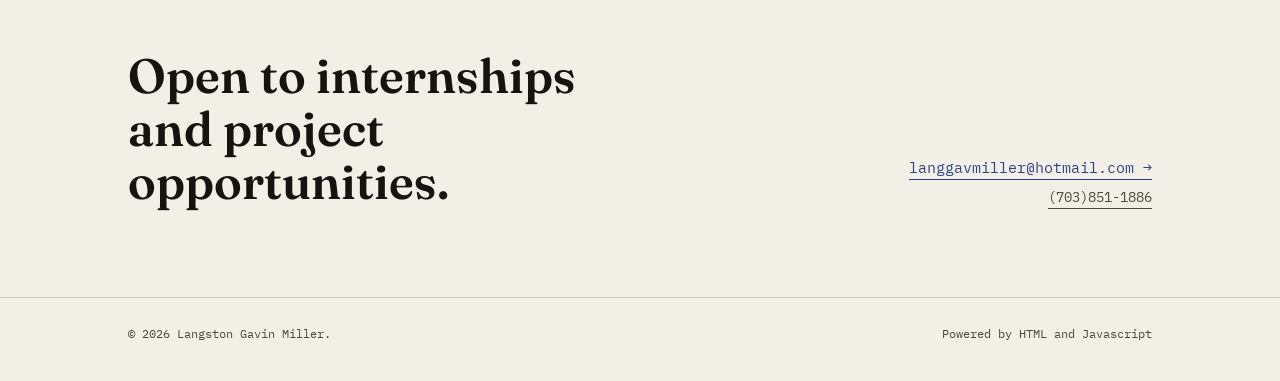
==== commit fbd53618: "July 25th Update You can now click project cards." ====
--- a/index.html
+++ b/index.html
@@ -8,6 +8,11 @@
   <link rel="preconnect" href="https://fonts.gstatic.com" crossorigin>
   <link href="https://fonts.googleapis.com/css2?family=Fraunces:opsz,wght@9..144,300;9..144,450;9..144,600;9..144,700&family=Inter:wght@400;500;600&family=IBM+Plex+Mono:wght@400;500&display=swap" rel="stylesheet">
   <link rel="stylesheet" href="css/style.css">
+  <link rel="icon" type="image/x-icon" href="/media/favicons/favicon.ico">
+  <link rel="icon" type="image/png" sizes="16x16" href="/media/favicons/favicon-16x16.png">
+  <link rel="icon" type="image/png" sizes="32x32" href="/media/favicons/favicon-32x32.png">
+  <link rel="apple-touch-icon" sizes="180x180" href="/media/favicons/apple-touch-icon.png">
+  <link rel="icon" type="image/png" sizes="192x192" href="/media/favicons/icon-192x192.png">
 </head>
 <body>
 <header>
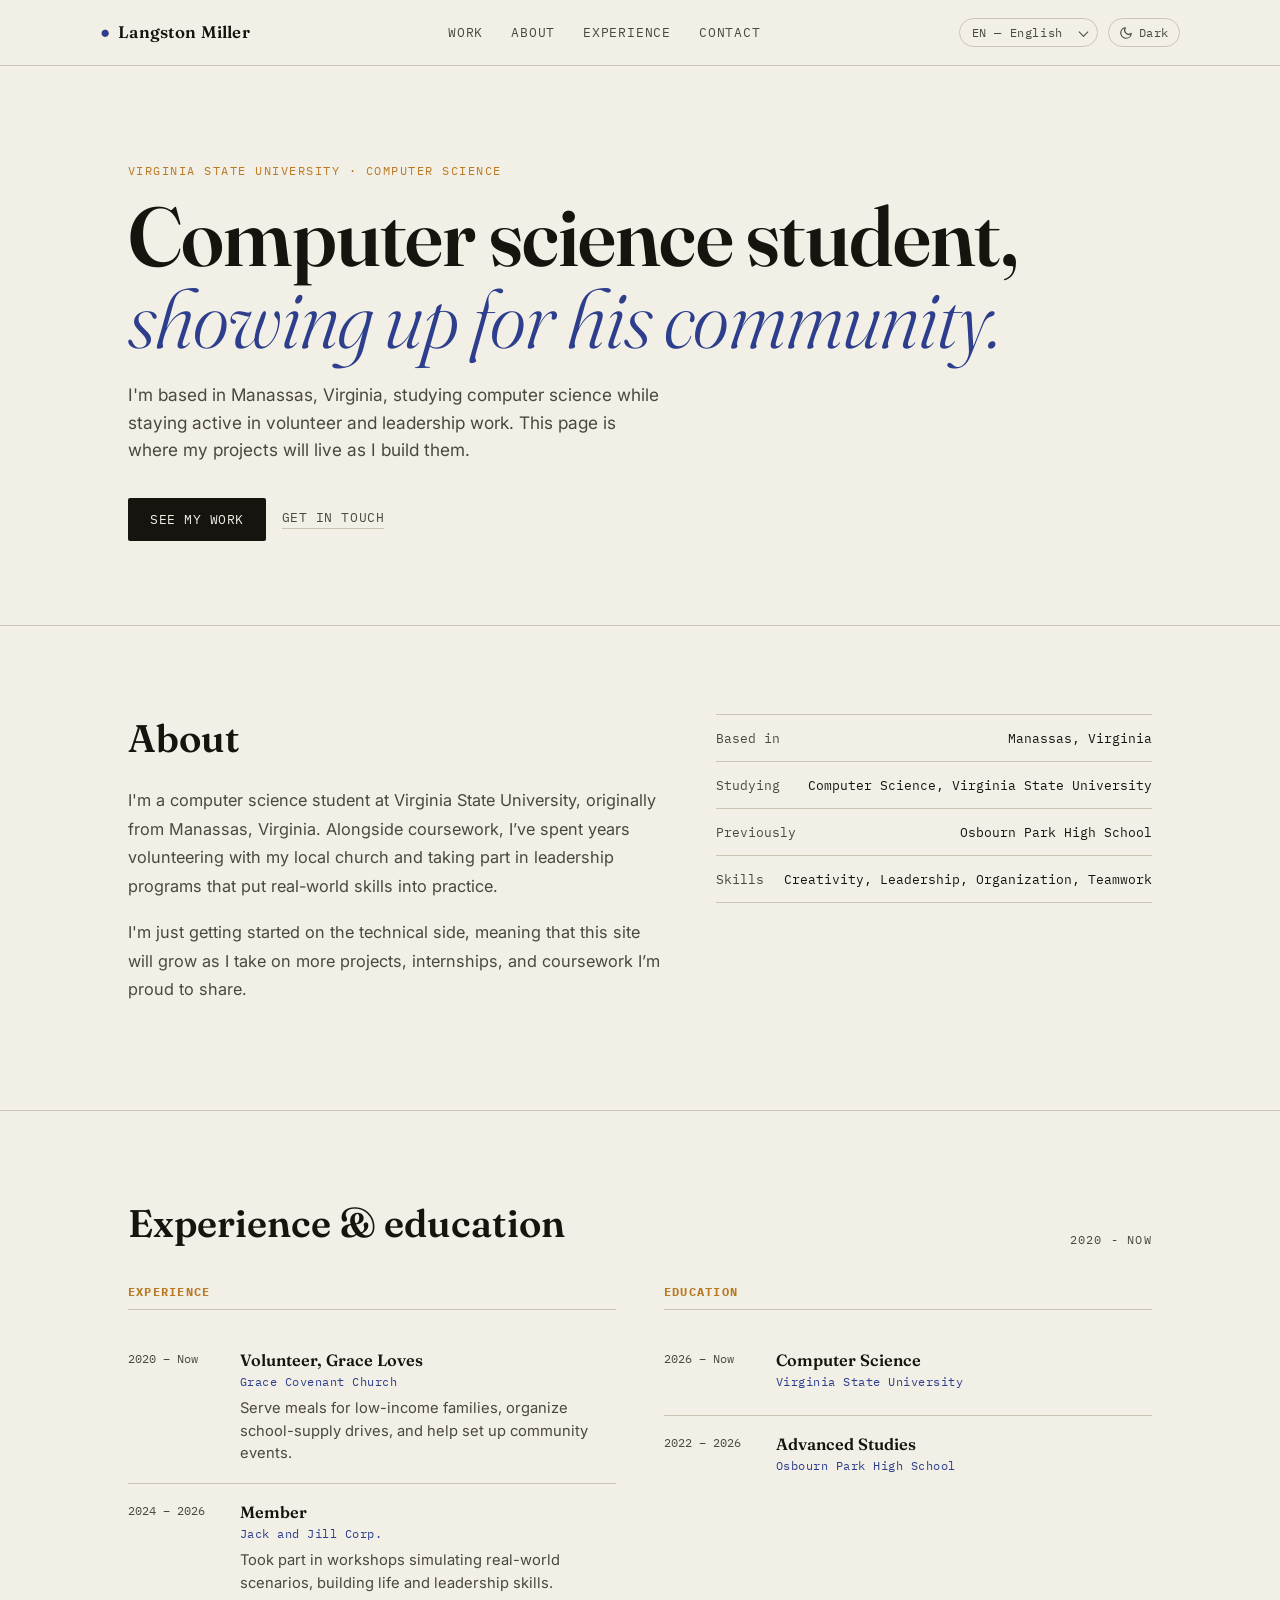
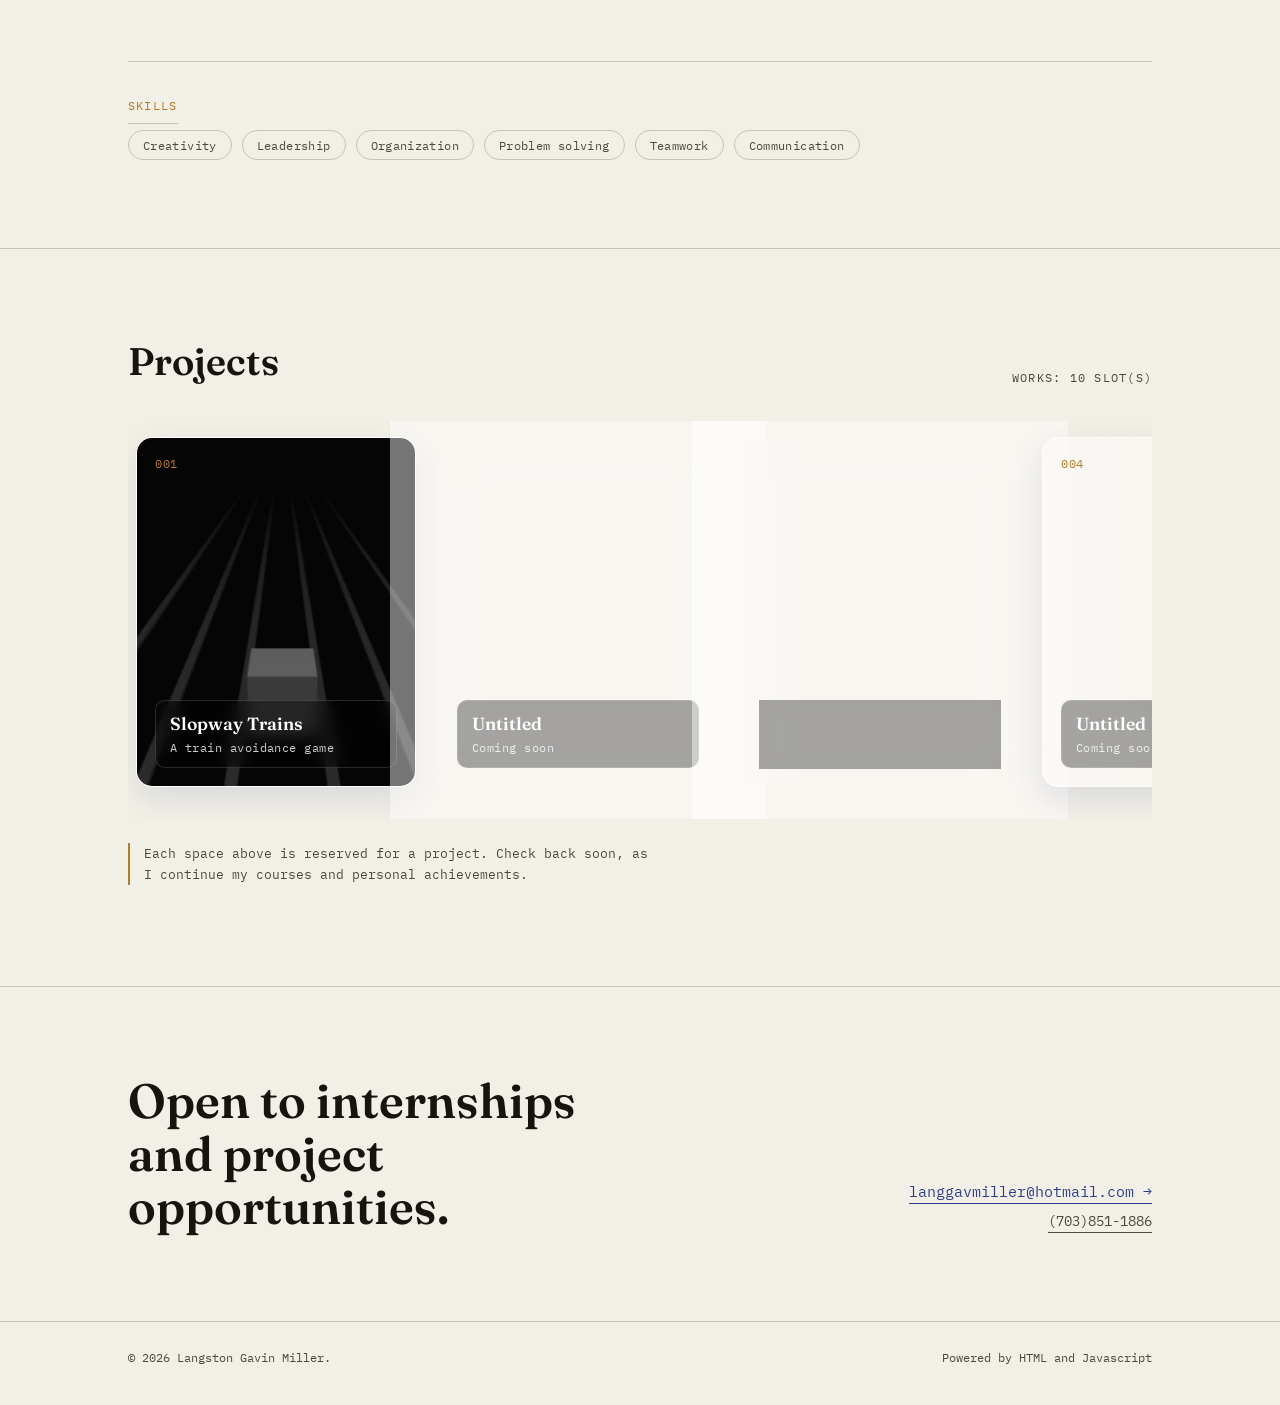
==== commit b972e387: "Pushing to dev branch: adding project videos with new project scroll bar system" ====
--- a/index.html
+++ b/index.html
@@ -25,10 +25,11 @@
       <a href="#contact" data-i18n="nav.contact">Contact</a>
     </nav>
     <div class="controls">
-      <div class="lang-toggle" role="group" aria-label="Language"> 
-        <!-- === To do: Make this a dropdown. === -->
-        <button id="lang-en" type="button" aria-pressed="true">EN</button>
-        <button id="lang-fr" type="button" aria-pressed="false">FR</button>
+      <div class="lang-select-wrap">
+        <select id="lang-select" aria-label="Language">
+          <option value="en">EN — English</option>
+          <option value="fr">FR — Français</option>
+        </select>
       </div>
       <button class="pill-btn icon-toggle" id="theme-toggle" type="button">
         <svg id="theme-icon" viewBox="0 0 24 24" fill="none" stroke="currentColor" stroke-width="2" stroke-linecap="round" stroke-linejoin="round"></svg>
@@ -38,7 +39,7 @@
   </div>
 </header>
 <main>
-  <!-- ============ "NEW SUPER" HERO PAGE ============ -->
+  <!-- ============ HERO ============ -->
   <section class="hero">
     <div class="wrap">
       <p class="eyebrow mono" data-i18n="hero.eyebrow">Virginia State University · Computer Science</p>
@@ -48,20 +49,6 @@
         <a href="#work" class="btn-primary" data-i18n="hero.cta1">See my work</a>
         <a href="#contact" class="btn-ghost" data-i18n="hero.cta2">Get in touch</a>
       </div>
-    </div>
-  </section>
-
-  <!-- ============ WORKS (WORK IT OUT! WORK IT OUT!) ============ -->
-  <section class="section" id="work">
-    <div class="wrap">
-      <div class="section-head">
-        <h2 data-i18n="works.heading">Projects</h2>
-        <span class="section-tag mono" data-i18n="works.tag">In progress...</span>
-      </div>
-
-      <div class="works-grid" id="works-grid"><!-- plates injected by JS --></div>
-
-      <p class="works-note" data-i18n="works.note">Nothing's posted yet.<br>However, you may check back as coursework and personal builds get finished.</p>
     </div>
   </section>
 
@@ -145,6 +132,25 @@
     </div>
   </section>
 
+  <!-- ============ NEW AERO HORIZONTAL PROJECTS GALLERY ============ -->
+  <section class="section" id="work">
+    <div class="wrap">
+      <div class="section-head">
+        <h2 data-i18n="works.heading">Projects</h2>
+        <span class="section-tag mono" data-i18n="works.tag">In progress...</span>
+      </div>
+
+      <!-- Scrollable New Aero Gallery Container -->
+      <div class="scrolling-gallery-wrapper">
+        <div class="scrolling-gallery" id="works-grid">
+          <!-- Cards populated dynamically by JS -->
+        </div>
+      </div>
+
+      <p class="works-note" data-i18n="works.note">Nothing's posted yet.<br>However, you may check back as coursework and personal builds get finished.</p>
+    </div>
+  </section>
+
   <!-- ============ CONTACT ============ -->
   <section class="section" id="contact">
     <div class="wrap contact">
@@ -165,4 +171,4 @@
 </footer>
 <script src="scripts/index.js"></script>
 </body>
-</html>
+</html>
--- a/css/style.css
+++ b/css/style.css
@@ -1,416 +1,519 @@
-
-  :root{
-    --paper:#F2EFE6;
-    --ink:#15140F;
-    --ink-soft:#4A483F;
-    --line:#C9C4B4;
-    --stamp:#2C3E8C;
-    --ochre:#B97A23;
-    --card:#E9E4D5;
-    --radius:2px;
-    --max:1080px;
-  }
-  html.dark{
-    --paper:#101116;
-    --ink:#ECE9DF;
-    --ink-soft:#A6A398;
-    --line:#33343C;
-    --stamp:#7C92FF;
-    --ochre:#E3A857;
-    --card:#171821;
-  }
-  html.colorsupport{
-    --paper: #000000;
-    --ink:#ffffff;
-    --ink-soft:#9c9c9c;
-    --line:#182fda;
-    --stamp:#0e0a88;
-    --ochre:#d3d30f;
-    --card:#424242;
-  }
-
-  *{box-sizing:border-box;}
-  html{scroll-behavior:smooth;}
-  body{
-    margin:0;
-    background:var(--paper);
-    color:var(--ink);
-    font-family:'Inter',sans-serif;
-    transition:background .35s ease, color .35s ease;
-    -webkit-font-smoothing:antialiased;
-  }
-  .wrap{max-width:var(--max); margin:0 auto; padding:0 28px;}
-  a{color:inherit;}
-
-  ::selection{background:var(--stamp); color:var(--paper);}
-
-  
-  a:focus-visible, button:focus-visible{
-    outline:2px solid var(--stamp);
-    outline-offset:3px;
-  }
-
-  @media (prefers-reduced-motion: reduce){
-    html{scroll-behavior:auto;}
-    *{animation-duration:.001ms !important; transition-duration:.001ms !important;}
-  }
-
-  .mono{font-family:'IBM Plex Mono', monospace;}
-
-  header{
-    position:sticky; top:0; z-index:50;
-    backdrop-filter:blur(8px);
-    background:color-mix(in srgb, var(--paper) 86%, transparent);
-    border-bottom:1px solid var(--line);
-  }
-  .nav-row{
-    display:flex; align-items:center; justify-content:space-between;
-    padding:18px 0;
-  }
-  .mark{
-    font-family:'Fraunces', serif;
-    font-weight:600;
-    font-size:1.05rem;
-    letter-spacing:.01em;
-    display:flex; align-items:baseline; gap:8px;
-  }
-  .mark .dot{color:var(--stamp);}
-  nav.links{display:flex; gap:28px; align-items:center;}
-  nav.links a{
-    text-decoration:none;
-    font-size:.82rem;
-    letter-spacing:.06em;
-    text-transform:uppercase;
-    color:var(--ink-soft);
-    font-family:'IBM Plex Mono', monospace;
-    transition:color .2s ease;
-  }
-  nav.links a:hover{color:var(--ink);}
-
-  .controls{display:flex; gap:10px; align-items:center;}
-  .pill-btn{
-    font-family:'IBM Plex Mono', monospace;
-    font-size:.74rem;
-    letter-spacing:.05em;
-    background:transparent;
-    border:1px solid var(--line);
-    color:var(--ink-soft);
-    padding:6px 10px;
-    border-radius:999px;
-    cursor:pointer;
-    display:flex; align-items:center; gap:6px;
-    transition:border-color .2s ease, color .2s ease, background .2s ease;
-  }
-  .pill-btn:hover{border-color:var(--stamp); color:var(--ink);}
-
-  .lang-toggle{display:flex; border:1px solid var(--line); border-radius:999px; overflow:hidden;}
-  .lang-toggle button{
-    font-family:'IBM Plex Mono', monospace;
-    font-size:.74rem;
-    letter-spacing:.05em;
-    background:transparent;
-    border:none;
-    color:var(--ink-soft);
-    padding:6px 11px;
-    cursor:pointer;
-    transition:background .2s ease, color .2s ease;
-  }
-  .lang-toggle button[aria-pressed="true"]{
-    background:var(--stamp); color:var(--paper);
-  }
-
-  .icon-toggle svg{width:14px; height:14px; display:block;}
-
-  .mobile-nav-spacer{
-    display:none;
-  }
-
-  .hero{
-    padding:96px 0 84px;
-    position:relative;
-  }
-  .eyebrow{
-    font-family:'IBM Plex Mono', monospace;
-    font-size:.78rem;
-    letter-spacing:.12em;
-    text-transform:uppercase;
-    color:var(--ochre);
-    margin:0 0 18px;
-  }
-  .hero h1{
-    font-family:'Fraunces', serif;
-    font-weight:600;
-    font-size:clamp(2.6rem, 7vw, 5.2rem);
-    line-height:.98;
-    letter-spacing:-.01em;
-    margin:0 0 22px;
-  }
-  .hero h1 em{
-    font-style:italic;
-    font-weight:300;
-    color:var(--stamp);
-  }
-  .hero p.lede{
-    max-width:540px;
-    font-size:1.08rem;
-    line-height:1.6;
-    color:var(--ink-soft);
-    margin:0 0 34px;
-  }
-  .hero-actions{
-    display:flex; gap:16px; align-items:center; flex-wrap:wrap;
-  }
-  .btn-primary{
-    font-family:'IBM Plex Mono', monospace;
-    font-size:.82rem;
-    letter-spacing:.04em;
-    text-transform:uppercase;
-    text-decoration:none;
-    background:var(--ink);
-    color:var(--paper);
-    padding:13px 22px;
-    border-radius:var(--radius);
-    transition:background .2s ease, transform .2s ease;
-    display:inline-block;
-  }
-  .btn-primary:hover{background:var(--stamp); transform:translateY(-1px);}
-  .btn-ghost{
-    font-family:'IBM Plex Mono', monospace;
-    font-size:.82rem;
-    letter-spacing:.04em;
-    text-transform:uppercase;
-    text-decoration:none;
-    color:var(--ink-soft);
-    border-bottom:1px solid var(--line);
-    padding-bottom:2px;
-    transition:color .2s ease, border-color .2s ease;
-  }
-  .btn-ghost:hover{color:var(--ink); border-color:var(--stamp);}
-
-  .section{padding:88px 0; border-top:1px solid var(--line);}
-  .section-head{
-    display:flex; justify-content:space-between; align-items:flex-end;
-    gap:24px; margin-bottom:48px; flex-wrap:wrap;
-  }
-  .section-head h2{
-    font-family:'Fraunces', serif;
-    font-weight:600;
-    font-size:clamp(1.7rem, 3.4vw, 2.4rem);
-    margin:0;
-  }
-  .section-tag{
-    font-family:'IBM Plex Mono', monospace;
-    font-size:.78rem;
-    letter-spacing:.1em;
-    text-transform:uppercase;
-    color:var(--ink-soft);
-  }
-
-  .works-grid{
-    display:grid;
-    grid-template-columns:repeat(auto-fill, minmax(240px, 1fr));
-    gap:18px;
-  }
-  .plate{
-    position:relative;
-    aspect-ratio:4/5;
-    border:1px dashed var(--line);
-    border-radius:var(--radius);
-    background:var(--card);
-    display:flex;
-    flex-direction:column;
-    justify-content:space-between;
-    padding:16px;
-    transition:border-color .25s ease, transform .25s ease;
-  }
-  .plate:hover{border-color:var(--stamp); transform:translateY(-3px);}
-
-  .plate::before, .plate::after,
-  .plate .corner-tl, .plate .corner-br{
-    content:"";
-    position:absolute;
-    width:10px; height:10px;
-    border-color:var(--ink-soft);
-  }
-  .plate::before{ top:6px; left:6px; border-top:1px solid var(--ink-soft); border-left:1px solid var(--ink-soft); opacity:.55;}
-  .plate::after{ bottom:6px; right:6px; border-bottom:1px solid var(--ink-soft); border-right:1px solid var(--ink-soft); opacity:.55;}
-
-  .plate-num{
-    font-family:'IBM Plex Mono', monospace;
-    font-size:.74rem;
-    letter-spacing:.05em;
-    color:var(--ink-soft);
-  }
-  .plate-body{
-    display:flex;
-    flex-direction:column;
-    align-items:flex-start;
-    gap:10px;
-  }
-  .plate-icon{
-    width:30px; height:30px;
-    color:var(--line);
-  }
-  .plate-title{
-    font-family:'Fraunces', serif;
-    font-style:italic;
-    font-weight:450;
-    font-size:1rem;
-    color:var(--ink-soft);
-  }
-  .plate-status{
-    font-family:'IBM Plex Mono', monospace;
-    font-size:.7rem;
-    letter-spacing:.08em;
-    text-transform:uppercase;
-    color:var(--line);
-  }
-
-  .works-note{
-    margin-top:28px;
-    font-family:'IBM Plex Mono', monospace;
-    font-size:.82rem;
-    color:var(--ink-soft);
-    border-left:2px solid var(--ochre);
-    padding-left:14px;
-    max-width:520px;
-    line-height:1.6;
-  }
-
-  
-  .about-grid{
-    display:grid;
-    grid-template-columns:1.1fr .9fr;
-    gap:56px;
-    align-items:start;
-  }
-  .about-grid p{
-    font-size:1.02rem;
-    line-height:1.75;
-    color:var(--ink-soft);
-    margin:0 0 18px;
-  }
-  .facts{
-    border-top:1px solid var(--line);
-  }
-  .facts dl{margin:0;}
-  .fact-row{
-    display:flex; justify-content:space-between; gap:16px;
-    padding:14px 0;
-    border-bottom:1px solid var(--line);
-    font-family:'IBM Plex Mono', monospace;
-    font-size:.84rem;
-  }
-  .fact-row dt{color:var(--ink-soft);}
-  .fact-row dd{margin:0; text-align:right;}
-
-  .contact{
-    display:flex; justify-content:space-between; align-items:flex-end;
-    flex-wrap:wrap; gap:32px;
-  }
-  .contact h2{
-    font-family:'Fraunces', serif;
-    font-weight:600;
-    font-size:clamp(1.9rem, 4vw, 3rem);
-    margin:0;
-    max-width:480px;
-    line-height:1.1;
-  }
-  .contact-link{
-    font-family:'IBM Plex Mono', monospace;
-    font-size:.95rem;
-    text-decoration:none;
-    color:var(--stamp);
-    border-bottom:1px solid currentColor;
-    padding-bottom:2px;
-  }
-
-  footer{
-    border-top:1px solid var(--line);
-    padding:28px 0 40px;
-    display:flex; justify-content:space-between; align-items:center;
-    flex-wrap:wrap; gap:12px;
-    font-family:'IBM Plex Mono', monospace;
-    font-size:.74rem;
-    color:var(--ink-soft);
-  }
-
-  .contact-links{display:flex; flex-direction:column; align-items:flex-end; gap:8px;}
-  .contact-link-secondary{color:var(--ink-soft); font-size:.85rem;}
-
-  .exped-grid{
-    display:grid;
-    grid-template-columns:1fr 1fr;
-    gap:48px;
-  }
-  .exped-label{
-    font-size:.78rem;
-    letter-spacing:.1em;
-    text-transform:uppercase;
-    color:var(--ochre);
-    margin:0 0 22px;
-    padding-bottom:10px;
-    border-bottom:1px solid var(--line);
-  }
-  .exped-row{
-    display:grid;
-    grid-template-columns:96px 1fr;
-    gap:16px;
-    padding:18px 0;
-    border-bottom:1px solid var(--line);
-  }
-  .exped-row:last-child{border-bottom:none;}
-  .exped-years{
-    font-size:.78rem;
-    color:var(--ink-soft);
-    white-space:nowrap;
-  }
-  .exped-title{
-    font-family:'Fraunces', serif;
-    font-weight:600;
-    font-size:1.02rem;
-    margin:0 0 4px;
-  }
-  .exped-org{
-    font-size:.76rem;
-    letter-spacing:.04em;
-    color:var(--stamp);
-    margin:0 0 8px;
-  }
-  .exped-desc{
-    font-size:.92rem;
-    line-height:1.55;
-    color:var(--ink-soft);
-    margin:0;
-  }
-
-  .skills-row{
-    margin-top:48px;
-    padding-top:32px;
-    border-top:1px solid var(--line);
-  }
-  .skills-chips{
-    display:flex;
-    flex-wrap:wrap;
-    gap:10px;
-    margin-top:16px;
-  }
-  .skill-chip{
-    font-family:'IBM Plex Mono', monospace;
-    font-size:.78rem;
-    letter-spacing:.03em;
-    color:var(--ink-soft);
-    border:1px solid var(--line);
-    border-radius:999px;
-    padding:6px 14px;
-  }
-
-  @media (max-width: 760px){
-    nav.links{display:none;}
-    .about-grid{grid-template-columns:1fr;}
-    .hero{padding:64px 0 56px;}
-    .section{padding:64px 0;}
-    .exped-grid{grid-template-columns:1fr; gap:36px;}
-    .exped-row{grid-template-columns:1fr; gap:6px;}
-    .contact-links{align-items:flex-start;}
-  }+/* ============ TOKENS ============ */
+:root{
+  --paper:#F2EFE6;
+  --ink:#15140F;
+  --ink-soft:#4A483F;
+  --line:#C9C4B4;
+  --stamp:#2C3E8C;
+  --ochre:#B97A23;
+  --card:#E9E4D5;
+  --radius:16px;
+  --max:1080px;
+
+  /* New Aero Glass Tokens - Light Theme */
+  --aero-bg: rgba(255, 255, 255, 0.45);
+  --aero-border: rgba(255, 255, 255, 0.6);
+  --aero-highlight: rgba(255, 255, 255, 0.85);
+  --aero-shadow: 0 12px 32px 0 rgba(44, 62, 140, 0.12);
+  --aero-blur: 20px;
+}
+
+html.dark{
+  --paper:#101116;
+  --ink:#ECE9DF;
+  --ink-soft:#A6A398;
+  --line:#33343C;
+  --stamp:#7C92FF;
+  --ochre:#E3A857;
+  --card:#171821;
+
+  /* New Aero Glass Tokens - Dark Theme */
+  --aero-bg: rgba(23, 24, 33, 0.55);
+  --aero-border: rgba(255, 255, 255, 0.12);
+  --aero-highlight: rgba(255, 255, 255, 0.3);
+  --aero-shadow: 0 12px 32px 0 rgba(0, 0, 0, 0.5);
+  --aero-blur: 24px;
+}
+
+*{box-sizing:border-box;}
+html{scroll-behavior:smooth;}
+body{
+  margin:0;
+  background:var(--paper);
+  color:var(--ink);
+  font-family:'Inter',sans-serif;
+  transition:background .35s ease, color .35s ease;
+  -webkit-font-smoothing:antialiased;
+}
+.wrap{max-width:var(--max); margin:0 auto; padding:0 28px;}
+a{color:inherit;}
+
+::selection{background:var(--stamp); color:var(--paper);}
+
+/* focus visibility */
+a:focus-visible, button:focus-visible{
+  outline:2px solid var(--stamp);
+  outline-offset:3px;
+}
+
+@media (prefers-reduced-motion: reduce){
+  html{scroll-behavior:auto;}
+  *{animation-duration:.001ms !important; transition-duration:.001ms !important;}
+}
+
+.mono{font-family:'IBM Plex Mono', monospace;}
+
+/* ============ HEADER ============ */
+header{
+  position:sticky; top:0; z-index:50;
+  backdrop-filter:blur(12px);
+  -webkit-backdrop-filter:blur(12px);
+  background:color-mix(in srgb, var(--paper) 86%, transparent);
+  border-bottom:1px solid var(--line);
+}
+.nav-row{
+  display:flex; align-items:center; justify-content:space-between;
+  padding:18px 0;
+}
+.mark{
+  font-family:'Fraunces', serif;
+  font-weight:600;
+  font-size:1.05rem;
+  letter-spacing:.01em;
+  display:flex; align-items:baseline; gap:8px;
+}
+.mark .dot{color:var(--stamp);}
+nav.links{display:flex; gap:28px; align-items:center;}
+nav.links a{
+  text-decoration:none;
+  font-size:.82rem;
+  letter-spacing:.06em;
+  text-transform:uppercase;
+  color:var(--ink-soft);
+  font-family:'IBM Plex Mono', monospace;
+  transition:color .2s ease;
+}
+nav.links a:hover{color:var(--ink);}
+
+.controls{display:flex; gap:10px; align-items:center;}
+.pill-btn{
+  font-family:'IBM Plex Mono', monospace;
+  font-size:.74rem;
+  letter-spacing:.05em;
+  background:transparent;
+  border:1px solid var(--line);
+  color:var(--ink-soft);
+  padding:6px 10px;
+  border-radius:999px;
+  cursor:pointer;
+  display:flex; align-items:center; gap:6px;
+  transition:border-color .2s ease, color .2s ease, background .2s ease;
+}
+.pill-btn:hover{border-color:var(--stamp); color:var(--ink);}
+
+.lang-select-wrap{
+  position:relative;
+  display:flex;
+  align-items:center;
+  border:1px solid var(--line);
+  border-radius:999px;
+  padding:0 26px 0 12px;
+  transition:border-color .2s ease;
+}
+.lang-select-wrap:hover{border-color:var(--stamp);}
+.lang-select-wrap::after{
+  content:"";
+  position:absolute;
+  right:10px; top:50%;
+  width:6px; height:6px;
+  border-right:1px solid var(--ink-soft);
+  border-bottom:1px solid var(--ink-soft);
+  transform:translateY(-65%) rotate(45deg);
+  pointer-events:none;
+}
+#lang-select{
+  appearance:none;
+  -webkit-appearance:none;
+  -moz-appearance:none;
+  background:transparent;
+  border:none;
+  color:var(--ink-soft);
+  font-family:'IBM Plex Mono', monospace;
+  font-size:.74rem;
+  letter-spacing:.05em;
+  padding:6px 0;
+  cursor:pointer;
+}
+#lang-select:focus-visible{outline:none;}
+#lang-select option{
+  background:var(--paper);
+  color:var(--ink);
+}
+
+.icon-toggle svg{width:14px; height:14px; display:block;}
+
+/* ============ HERO ============ */
+.hero{
+  padding:96px 0 84px;
+  position:relative;
+}
+.eyebrow{
+  font-family:'IBM Plex Mono', monospace;
+  font-size:.78rem;
+  letter-spacing:.12em;
+  text-transform:uppercase;
+  color:var(--ochre);
+  margin:0 0 18px;
+}
+.hero h1{
+  font-family:'Fraunces', serif;
+  font-weight:600;
+  font-size:clamp(2.6rem, 7vw, 5.2rem);
+  line-height:.98;
+  letter-spacing:-.01em;
+  margin:0 0 22px;
+}
+.hero h1 em{
+  font-style:italic;
+  font-weight:300;
+  color:var(--stamp);
+}
+.hero p.lede{
+  max-width:540px;
+  font-size:1.08rem;
+  line-height:1.6;
+  color:var(--ink-soft);
+  margin:0 0 34px;
+}
+.hero-actions{display:flex; gap:16px; align-items:center; flex-wrap:wrap;}
+.btn-primary{
+  font-family:'IBM Plex Mono', monospace;
+  font-size:.82rem;
+  letter-spacing:.04em;
+  text-transform:uppercase;
+  text-decoration:none;
+  background:var(--ink);
+  color:var(--paper);
+  padding:13px 22px;
+  border-radius:2px;
+  transition:background .2s ease, transform .2s ease;
+  display:inline-block;
+}
+.btn-primary:hover{background:var(--stamp); transform:translateY(-1px);}
+.btn-ghost{
+  font-family:'IBM Plex Mono', monospace;
+  font-size:.82rem;
+  letter-spacing:.04em;
+  text-transform:uppercase;
+  text-decoration:none;
+  color:var(--ink-soft);
+  border-bottom:1px solid var(--line);
+  padding-bottom:2px;
+  transition:color .2s ease, border-color .2s ease;
+}
+.btn-ghost:hover{color:var(--ink); border-color:var(--stamp);}
+
+/* ============ SECTION LABELS ============ */
+.section{padding:88px 0; border-top:1px solid var(--line);}
+.section-head{
+  display:flex; justify-content:space-between; align-items:flex-end;
+  gap:24px; margin-bottom:36px; flex-wrap:wrap;
+}
+.section-head h2{
+  font-family:'Fraunces', serif;
+  font-weight:600;
+  font-size:clamp(1.7rem, 3.4vw, 2.4rem);
+  margin:0;
+}
+.section-tag{
+  font-family:'IBM Plex Mono', monospace;
+  font-size:.78rem;
+  letter-spacing:.1em;
+  text-transform:uppercase;
+  color:var(--ink-soft);
+}
+
+/* ============ NEW AERO SCROLLING GALLERY ============ */
+.scrolling-gallery-wrapper {
+  position: relative;
+  width: 100%;
+}
+
+.scrolling-gallery {
+  display: flex;
+  gap: 22px;
+  overflow-x: auto;
+  padding: 16px 8px 32px 8px;
+  scroll-behavior: smooth;
+  scrollbar-width: thin;
+  scrollbar-color: var(--stamp) transparent;
+  cursor: grab;
+}
+
+.scrolling-gallery:active {
+  cursor: grabbing;
+}
+
+.scrolling-gallery::-webkit-scrollbar {
+  height: 6px;
+}
+.scrolling-gallery::-webkit-scrollbar-thumb {
+  background: var(--line);
+  border-radius: 999px;
+}
+
+/* Liquid Glass Aero Card */
+.plate {
+  position: relative;
+  min-width: 280px;
+  max-width: 300px;
+  height: 350px;
+  flex-shrink: 0;
+  border-radius: var(--radius);
+  overflow: hidden;
+
+  /* Liquid Glass Core Styles */
+  background: var(--aero-bg);
+  backdrop-filter: blur(var(--aero-blur));
+  -webkit-backdrop-filter: blur(var(--aero-blur));
+  border: 1px solid var(--aero-border);
+  border-top: 1px solid var(--aero-highlight);
+  box-shadow: var(--aero-shadow);
+
+  display: flex;
+  flex-direction: column;
+  justify-content: space-between;
+  padding: 18px;
+  text-decoration: none;
+  transition: transform 0.35s cubic-bezier(0.2, 0.8, 0.2, 1), 
+              border-color 0.35s ease, 
+              box-shadow 0.35s ease;
+}
+
+.plate:hover {
+  transform: translateY(-6px) scale(1.01);
+  border-color: var(--stamp);
+  box-shadow: 0 18px 40px rgba(0, 0, 0, 0.3);
+}
+
+.plate-num {
+  font-family: 'IBM Plex Mono', monospace;
+  font-size: .74rem;
+  letter-spacing: .05em;
+  color: var(--ochre);
+  z-index: 2;
+}
+
+.plate-body {
+  display: flex;
+  flex-direction: column;
+  align-items: flex-start;
+  gap: 6px;
+  z-index: 2;
+  background: rgba(0, 0, 0, 0.35);
+  backdrop-filter: blur(8px);
+  -webkit-backdrop-filter: blur(8px);
+  padding: 12px 14px;
+  border-radius: 10px;
+  border: 1px solid rgba(255,255,255,0.15);
+  margin-top: auto;
+}
+
+.plate-title {
+  font-family: 'Fraunces', serif;
+  font-weight: 600;
+  font-size: 1.1rem;
+  color: #FFFFFF;
+}
+
+.plate-status {
+  font-family: 'IBM Plex Mono', monospace;
+  font-size: .72rem;
+  letter-spacing: .04em;
+  color: rgba(255, 255, 255, 0.8);
+}
+
+/* Hover Preview Video Layer */
+.plate-media-layer {
+  position: absolute;
+  top: 0;
+  left: 0;
+  width: 100%;
+  height: 100%;
+  z-index: 1;
+  overflow: hidden;
+}
+
+.plate-bg-img, 
+.plate-hover-video {
+  position: absolute;
+  top: 0;
+  left: 0;
+  width: 100%;
+  height: 100%;
+  object-fit: cover;
+  transition: opacity 0.4s ease-in-out;
+}
+
+.plate-hover-video {
+  opacity: 0;
+}
+
+/* Hover swap transition */
+.plate:hover .plate-bg-img {
+  opacity: 0.15;
+}
+.plate:hover .plate-hover-video {
+  opacity: 0.85;
+}
+
+.works-note {
+  margin-top: 24px;
+  font-family: 'IBM Plex Mono', monospace;
+  font-size: .82rem;
+  color: var(--ink-soft);
+  border-left: 2px solid var(--ochre);
+  padding-left: 14px;
+  max-width: 520px;
+  line-height: 1.6;
+}
+
+/* ============ ABOUT ============ */
+.about-grid{
+  display:grid;
+  grid-template-columns:1.1fr .9fr;
+  gap:56px;
+  align-items:start;
+}
+.about-grid p{
+  font-size:1.02rem;
+  line-height:1.75;
+  color:var(--ink-soft);
+  margin:0 0 18px;
+}
+.facts{
+  border-top:1px solid var(--line);
+}
+.facts dl{margin:0;}
+.fact-row{
+  display:flex; justify-content:space-between; gap:16px;
+  padding:14px 0;
+  border-bottom:1px solid var(--line);
+  font-family:'IBM Plex Mono', monospace;
+  font-size:.84rem;
+}
+.fact-row dt{color:var(--ink-soft);}
+.fact-row dd{margin:0; text-align:right;}
+
+/* ============ CONTACT ============ */
+.contact{
+  display:flex; justify-content:space-between; align-items:flex-end;
+  flex-wrap:wrap; gap:32px;
+}
+.contact h2{
+  font-family:'Fraunces', serif;
+  font-weight:600;
+  font-size:clamp(1.9rem, 4vw, 3rem);
+  margin:0;
+  max-width:480px;
+  line-height:1.1;
+}
+.contact-link{
+  font-family:'IBM Plex Mono', monospace;
+  font-size:.95rem;
+  text-decoration:none;
+  color:var(--stamp);
+  border-bottom:1px solid currentColor;
+  padding-bottom:2px;
+}
+
+footer{
+  border-top:1px solid var(--line);
+  padding:28px 0 40px;
+  display:flex; justify-content:space-between; align-items:center;
+  flex-wrap:wrap; gap:12px;
+  font-family:'IBM Plex Mono', monospace;
+  font-size:.74rem;
+  color:var(--ink-soft);
+}
+
+.contact-links{display:flex; flex-direction:column; align-items:flex-end; gap:8px;}
+.contact-link-secondary{color:var(--ink-soft); font-size:.85rem;}
+
+/* ============ EXPERIENCE & EDUCATION ============ */
+.exped-grid{
+  display:grid;
+  grid-template-columns:1fr 1fr;
+  gap:48px;
+}
+.exped-label{
+  font-size:.78rem;
+  letter-spacing:.1em;
+  text-transform:uppercase;
+  color:var(--ochre);
+  margin:0 0 22px;
+  padding-bottom:10px;
+  border-bottom:1px solid var(--line);
+}
+.exped-row{
+  display:grid;
+  grid-template-columns:96px 1fr;
+  gap:16px;
+  padding:18px 0;
+  border-bottom:1px solid var(--line);
+}
+.exped-row:last-child{border-bottom:none;}
+.exped-years{
+  font-size:.78rem;
+  color:var(--ink-soft);
+  white-space:nowrap;
+}
+.exped-title{
+  font-family:'Fraunces', serif;
+  font-weight:600;
+  font-size:1.02rem;
+  margin:0 0 4px;
+}
+.exped-org{
+  font-size:.76rem;
+  letter-spacing:.04em;
+  color:var(--stamp);
+  margin:0 0 8px;
+}
+.exped-desc{
+  font-size:.92rem;
+  line-height:1.55;
+  color:var(--ink-soft);
+  margin:0;
+}
+
+.skills-row{
+  margin-top:48px;
+  padding-top:32px;
+  border-top:1px solid var(--line);
+}
+.skills-chips{
+  display:flex;
+  flex-wrap:wrap;
+  gap:10px;
+  margin-top:16px;
+}
+.skill-chip{
+  font-family:'IBM Plex Mono', monospace;
+  font-size:.78rem;
+  letter-spacing:.03em;
+  color:var(--ink-soft);
+  border:1px solid var(--line);
+  border-radius:999px;
+  padding:6px 14px;
+}
+
+@media (max-width: 760px){
+  nav.links{display:none;}
+  .about-grid{grid-template-columns:1fr;}
+  .hero{padding:64px 0 56px;}
+  .section{padding:64px 0;}
+  .exped-grid{grid-template-columns:1fr; gap:36px;}
+  .exped-row{grid-template-columns:1fr; gap:6px;}
+  .contact-links{align-items:flex-start;}
+}
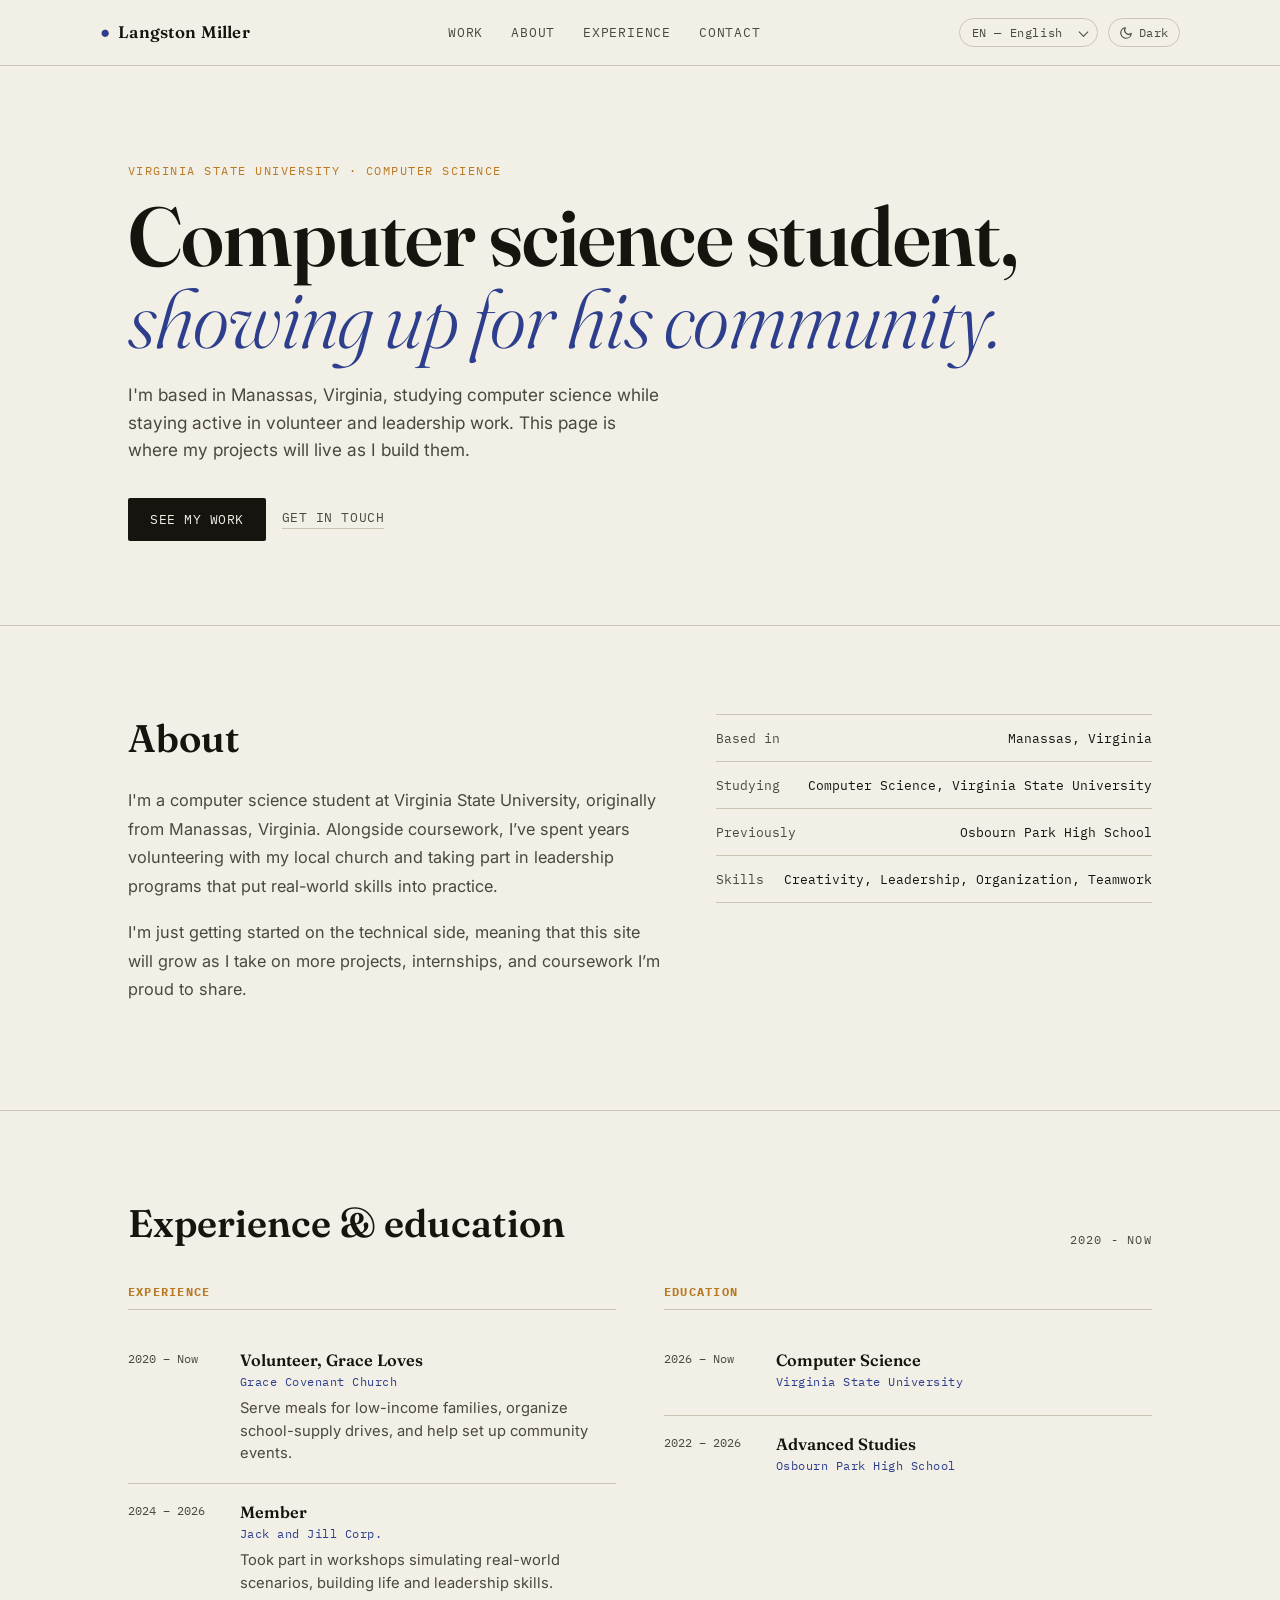
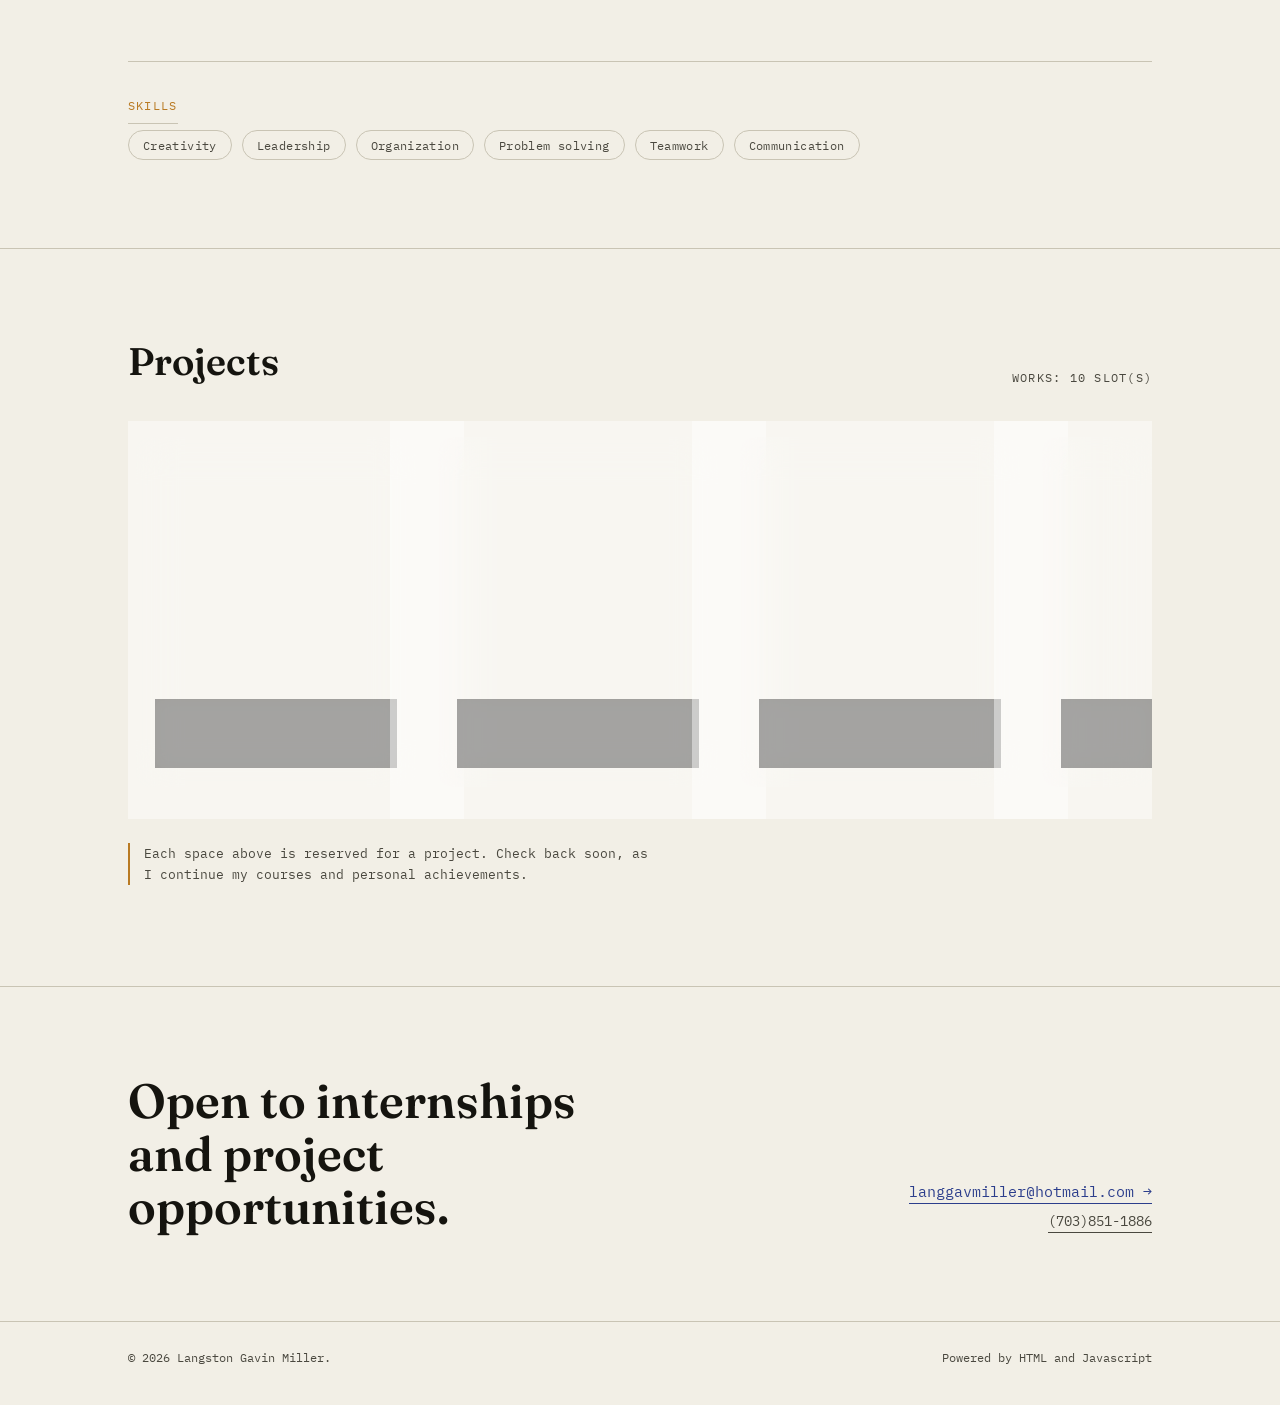
==== commit c9142bfa: "Dev Branch push 1 Trying to add more media, but some content was missing." ====
--- a/index.html
+++ b/index.html
@@ -143,7 +143,7 @@
       <!-- Scrollable New Aero Gallery Container -->
       <div class="scrolling-gallery-wrapper">
         <div class="scrolling-gallery" id="works-grid">
-          <!-- Cards populated dynamically by JS -->
+          <!-- Cards populated by JS -->
         </div>
       </div>
 
--- a/css/style.css
+++ b/css/style.css
@@ -9,7 +9,7 @@
   --card:#E9E4D5;
   --radius:16px;
   --max:1080px;
-
+  
   /* New Aero Glass Tokens - Light Theme */
   --aero-bg: rgba(255, 255, 255, 0.45);
   --aero-border: rgba(255, 255, 255, 0.6);
